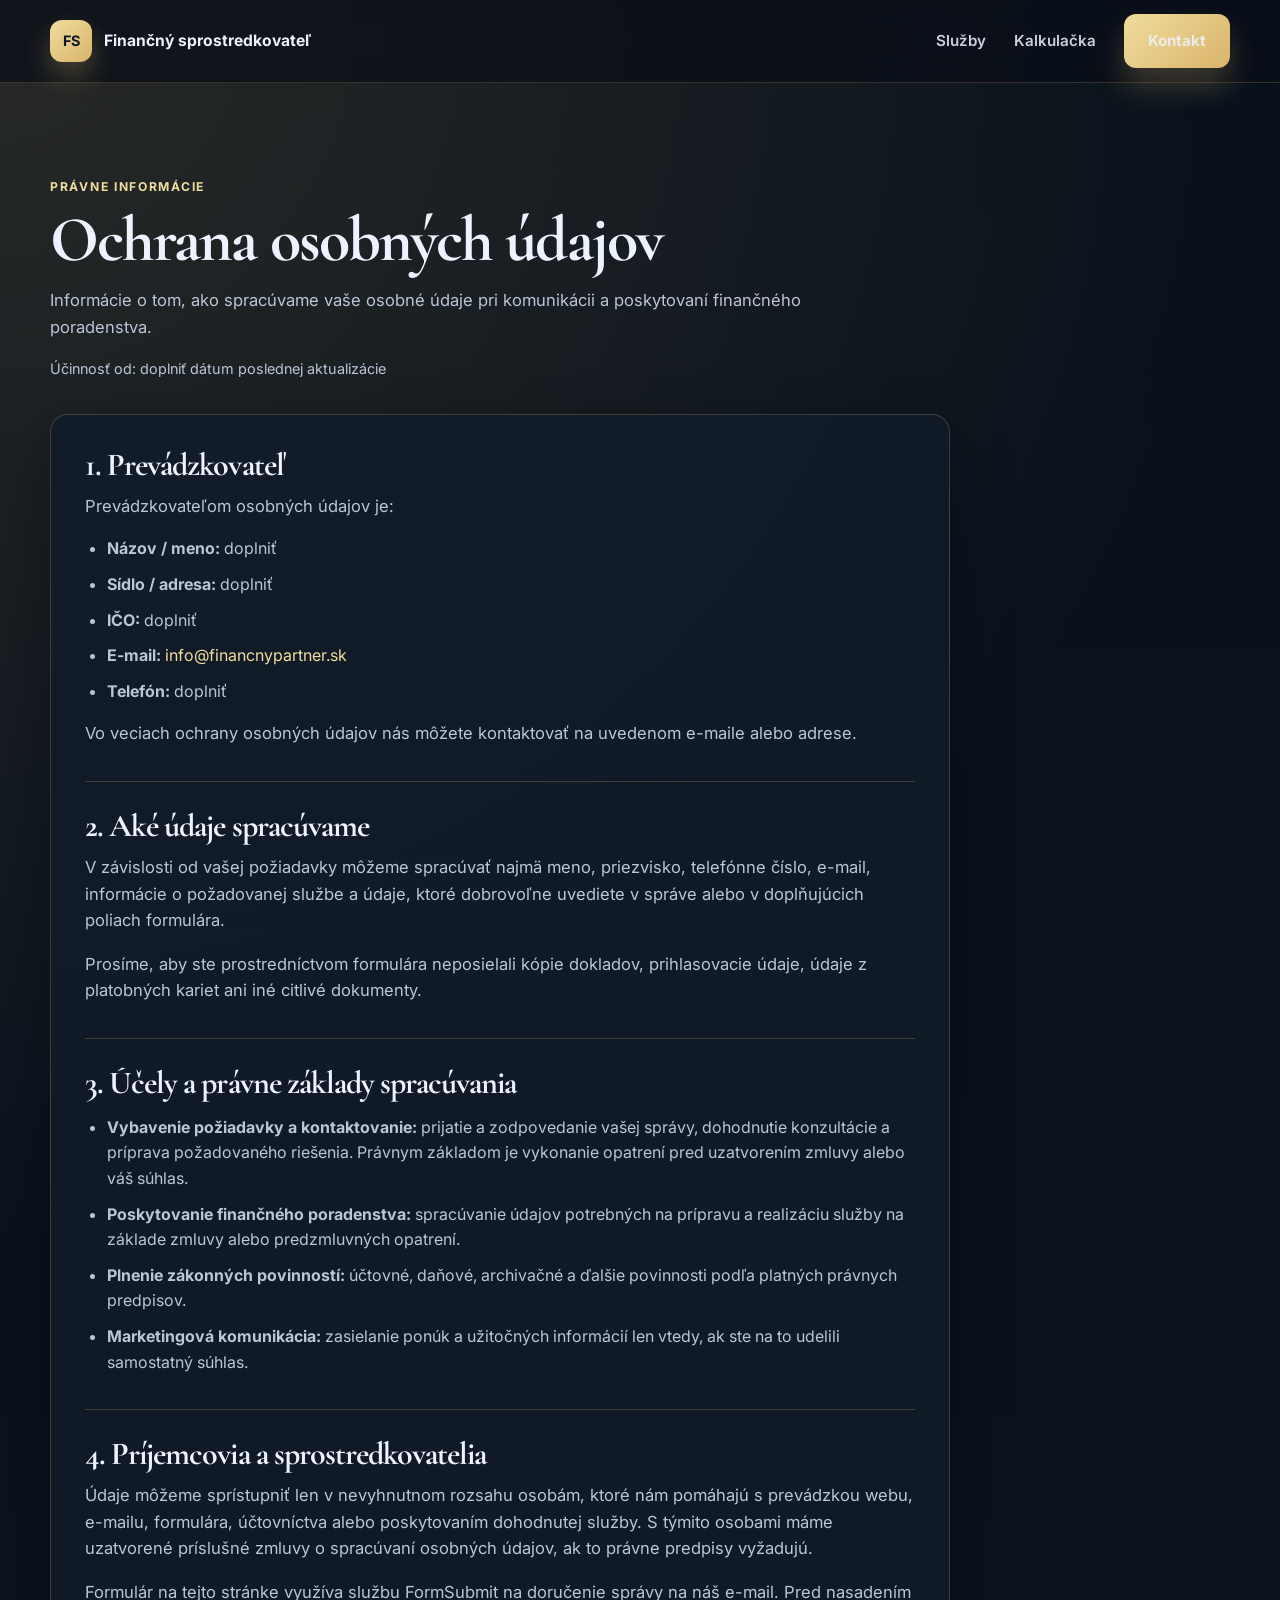
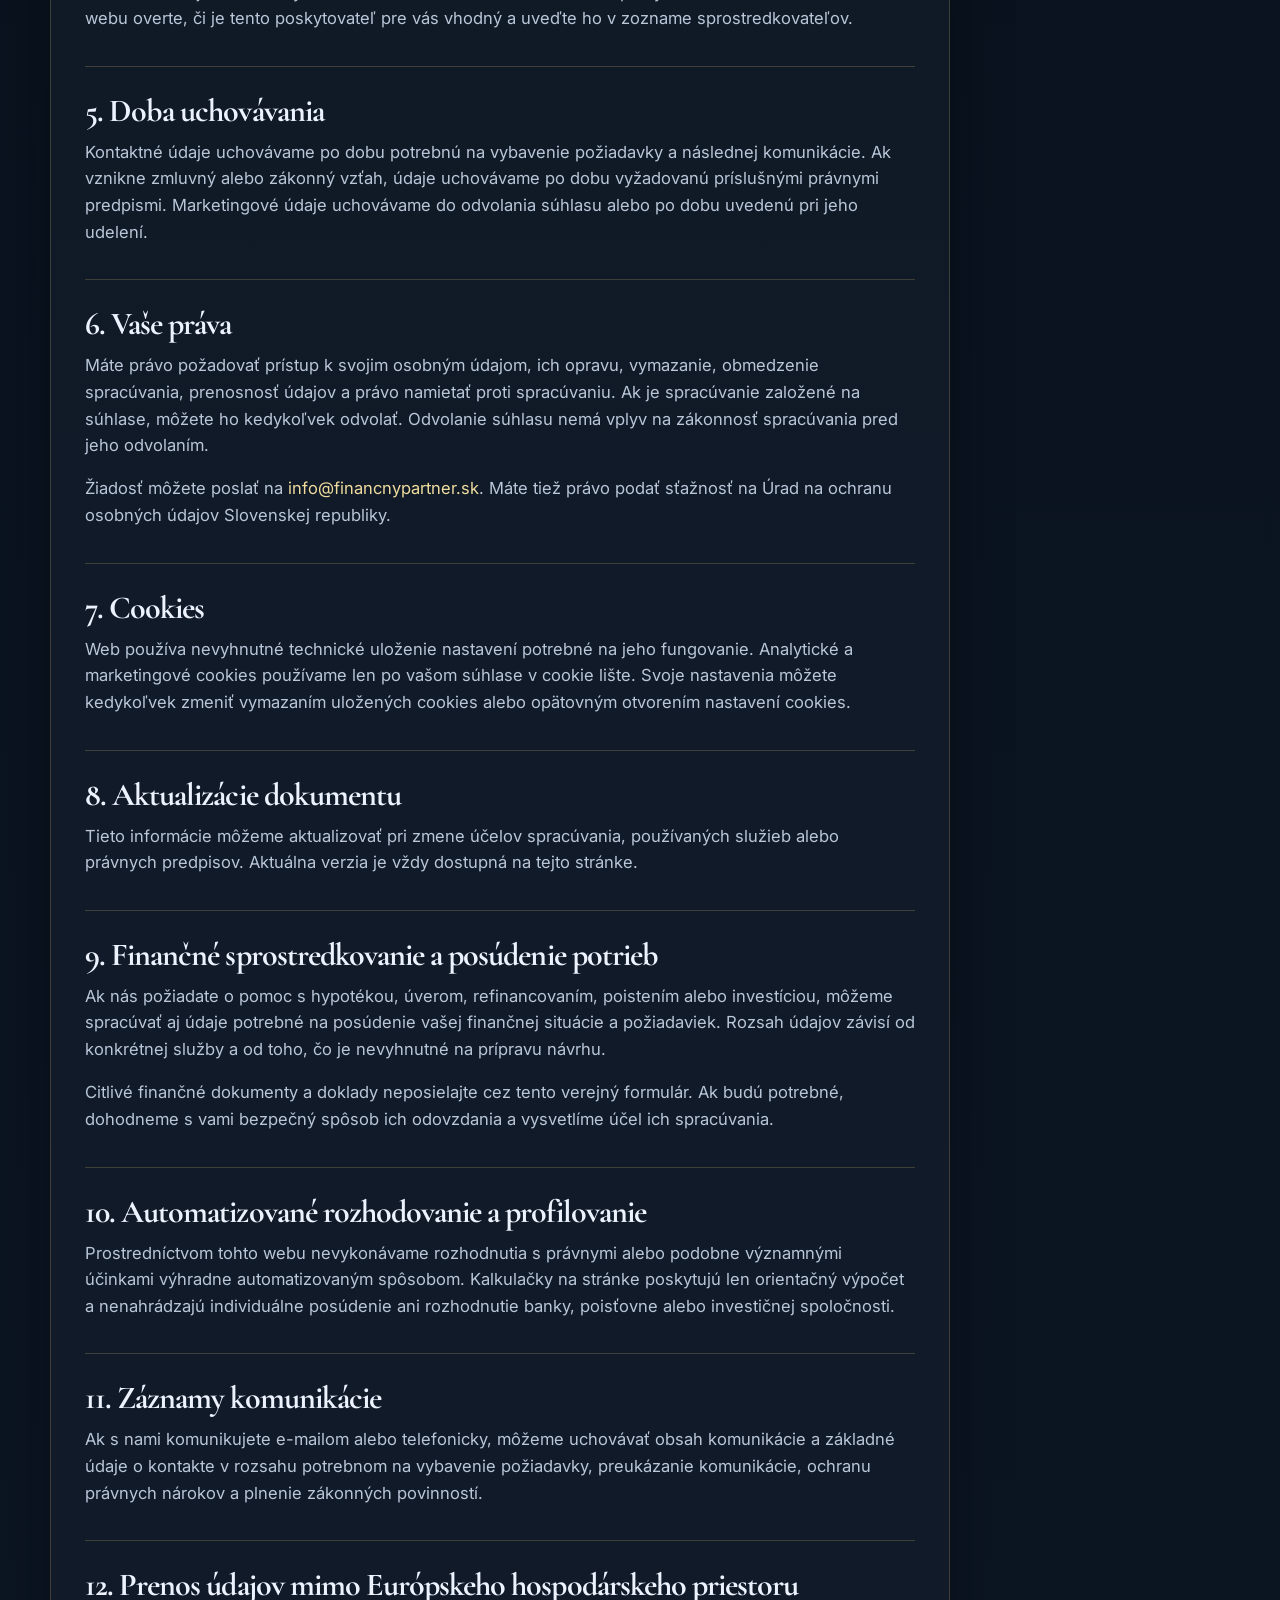
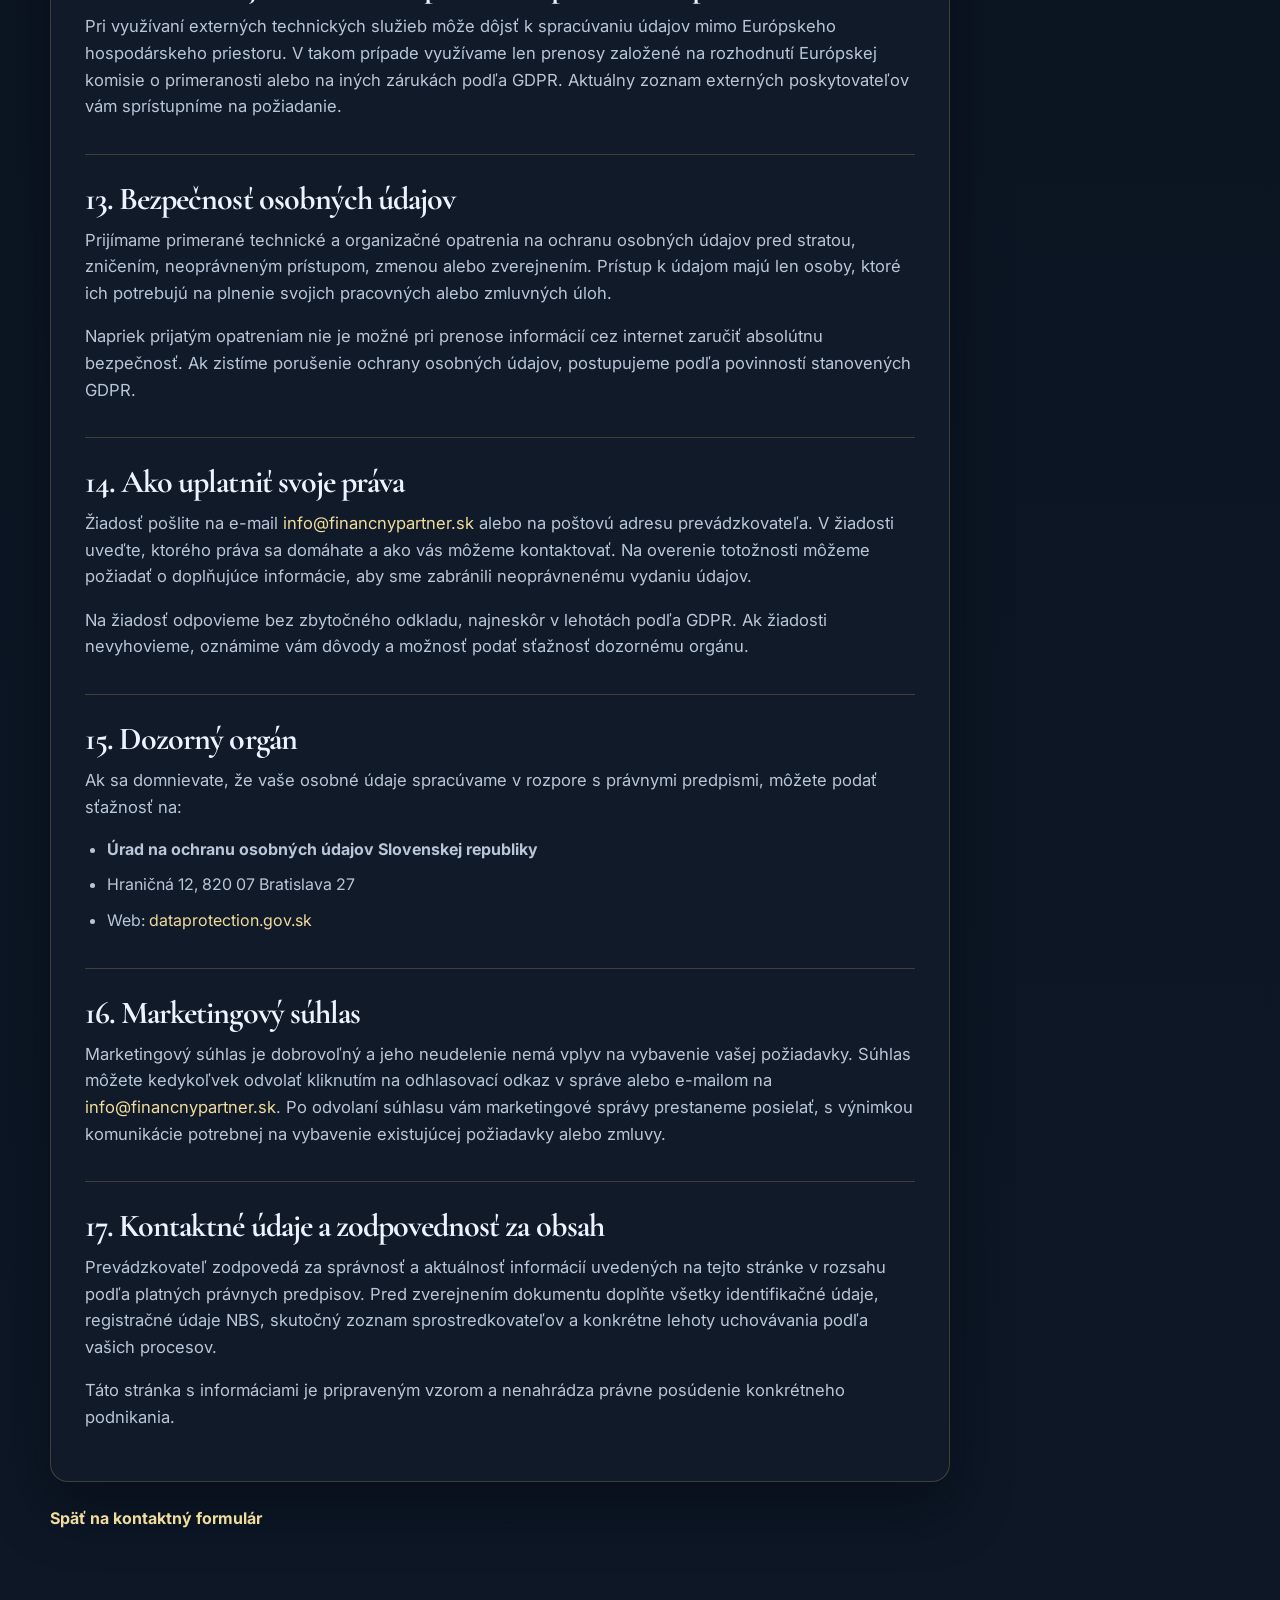
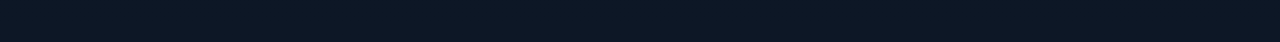
==== gdpr.html @ 04a0c1e7 "Add files via upload" ====
<!DOCTYPE html>
<html lang="sk">
  <head>
    <meta charset="UTF-8" />
    <meta name="viewport" content="width=device-width, initial-scale=1.0" />
    <title>Ochrana osobných údajov | Finančný sprostredkovateľ</title>
    <meta name="description" content="Informácie o spracúvaní osobných údajov a právach dotknutých osôb." />
    <link rel="preconnect" href="https://fonts.googleapis.com" />
    <link rel="preconnect" href="https://fonts.gstatic.com" crossorigin />
    <link href="https://fonts.googleapis.com/css2?family=Inter:wght@400;500;600;700;800&family=Cormorant+Garamond:wght@500;600;700&display=swap" rel="stylesheet" />
    <link rel="stylesheet" href="styles.css?v=4" />
  </head>
  <body>
    <header class="site-header">
      <div class="container nav-wrap">
        <a href="index.html#top" class="brand" aria-label="Domov">
          <span class="brand-mark">FS</span>
          <span class="brand-text">Finančný sprostredkovateľ</span>
        </a>
        <nav class="main-nav" aria-label="Hlavná navigácia">
          <a href="index.html#sluzby">Služby</a>
          <a href="index.html#kalkulator">Kalkulačka</a>
          <a href="index.html#kontakt" class="nav-cta">Kontakt</a>
        </nav>
      </div>
    </header>

    <main class="privacy-page">
      <div class="container">
        <div class="privacy-heading">
          <span class="eyebrow">Právne informácie</span>
          <h1>Ochrana osobných údajov</h1>
          <p>Informácie o tom, ako spracúvame vaše osobné údaje pri komunikácii a poskytovaní finančného poradenstva.</p>
          <p class="privacy-updated">Účinnosť od: doplniť dátum poslednej aktualizácie</p>
        </div>

        <article class="privacy-content">
          <section>
            <h2>1. Prevádzkovateľ</h2>
            <p>Prevádzkovateľom osobných údajov je:</p>
            <ul>
              <li><strong>Názov / meno:</strong> doplniť</li>
              <li><strong>Sídlo / adresa:</strong> doplniť</li>
              <li><strong>IČO:</strong> doplniť</li>
              <li><strong>E-mail:</strong> <a href="mailto:info@financnypartner.sk">info@financnypartner.sk</a></li>
              <li><strong>Telefón:</strong> doplniť</li>
            </ul>
            <p>Vo veciach ochrany osobných údajov nás môžete kontaktovať na uvedenom e-maile alebo adrese.</p>
          </section>

          <section>
            <h2>2. Aké údaje spracúvame</h2>
            <p>V závislosti od vašej požiadavky môžeme spracúvať najmä meno, priezvisko, telefónne číslo, e-mail, informácie o požadovanej službe a údaje, ktoré dobrovoľne uvediete v správe alebo v doplňujúcich poliach formulára.</p>
            <p>Prosíme, aby ste prostredníctvom formulára neposielali kópie dokladov, prihlasovacie údaje, údaje z platobných kariet ani iné citlivé dokumenty.</p>
          </section>

          <section>
            <h2>3. Účely a právne základy spracúvania</h2>
            <ul>
              <li><strong>Vybavenie požiadavky a kontaktovanie:</strong> prijatie a zodpovedanie vašej správy, dohodnutie konzultácie a príprava požadovaného riešenia. Právnym základom je vykonanie opatrení pred uzatvorením zmluvy alebo váš súhlas.</li>
              <li><strong>Poskytovanie finančného poradenstva:</strong> spracúvanie údajov potrebných na prípravu a realizáciu služby na základe zmluvy alebo predzmluvných opatrení.</li>
              <li><strong>Plnenie zákonných povinností:</strong> účtovné, daňové, archivačné a ďalšie povinnosti podľa platných právnych predpisov.</li>
              <li><strong>Marketingová komunikácia:</strong> zasielanie ponúk a užitočných informácií len vtedy, ak ste na to udelili samostatný súhlas.</li>
            </ul>
          </section>

          <section>
            <h2>4. Príjemcovia a sprostredkovatelia</h2>
            <p>Údaje môžeme sprístupniť len v nevyhnutnom rozsahu osobám, ktoré nám pomáhajú s prevádzkou webu, e-mailu, formulára, účtovníctva alebo poskytovaním dohodnutej služby. S týmito osobami máme uzatvorené príslušné zmluvy o spracúvaní osobných údajov, ak to právne predpisy vyžadujú.</p>
            <p>Formulár na tejto stránke využíva službu FormSubmit na doručenie správy na náš e-mail. Pred nasadením webu overte, či je tento poskytovateľ pre vás vhodný a uveďte ho v zozname sprostredkovateľov.</p>
          </section>

          <section>
            <h2>5. Doba uchovávania</h2>
            <p>Kontaktné údaje uchovávame po dobu potrebnú na vybavenie požiadavky a následnej komunikácie. Ak vznikne zmluvný alebo zákonný vzťah, údaje uchovávame po dobu vyžadovanú príslušnými právnymi predpismi. Marketingové údaje uchovávame do odvolania súhlasu alebo po dobu uvedenú pri jeho udelení.</p>
          </section>

          <section>
            <h2>6. Vaše práva</h2>
            <p>Máte právo požadovať prístup k svojim osobným údajom, ich opravu, vymazanie, obmedzenie spracúvania, prenosnosť údajov a právo namietať proti spracúvaniu. Ak je spracúvanie založené na súhlase, môžete ho kedykoľvek odvolať. Odvolanie súhlasu nemá vplyv na zákonnosť spracúvania pred jeho odvolaním.</p>
            <p>Žiadosť môžete poslať na <a href="mailto:info@financnypartner.sk">info@financnypartner.sk</a>. Máte tiež právo podať sťažnosť na Úrad na ochranu osobných údajov Slovenskej republiky.</p>
          </section>

          <section>
            <h2>7. Cookies</h2>
            <p>Web používa nevyhnutné technické uloženie nastavení potrebné na jeho fungovanie. Analytické a marketingové cookies používame len po vašom súhlase v cookie lište. Svoje nastavenia môžete kedykoľvek zmeniť vymazaním uložených cookies alebo opätovným otvorením nastavení cookies.</p>
          </section>

          <section>
            <h2>8. Aktualizácie dokumentu</h2>
            <p>Tieto informácie môžeme aktualizovať pri zmene účelov spracúvania, používaných služieb alebo právnych predpisov. Aktuálna verzia je vždy dostupná na tejto stránke.</p>
          </section>

          <section>
            <h2>9. Finančné sprostredkovanie a posúdenie potrieb</h2>
            <p>Ak nás požiadate o pomoc s hypotékou, úverom, refinancovaním, poistením alebo investíciou, môžeme spracúvať aj údaje potrebné na posúdenie vašej finančnej situácie a požiadaviek. Rozsah údajov závisí od konkrétnej služby a od toho, čo je nevyhnutné na prípravu návrhu.</p>
            <p>Citlivé finančné dokumenty a doklady neposielajte cez tento verejný formulár. Ak budú potrebné, dohodneme s vami bezpečný spôsob ich odovzdania a vysvetlíme účel ich spracúvania.</p>
          </section>

          <section>
            <h2>10. Automatizované rozhodovanie a profilovanie</h2>
            <p>Prostredníctvom tohto webu nevykonávame rozhodnutia s právnymi alebo podobne významnými účinkami výhradne automatizovaným spôsobom. Kalkulačky na stránke poskytujú len orientačný výpočet a nenahrádzajú individuálne posúdenie ani rozhodnutie banky, poisťovne alebo investičnej spoločnosti.</p>
          </section>

          <section>
            <h2>11. Záznamy komunikácie</h2>
            <p>Ak s nami komunikujete e-mailom alebo telefonicky, môžeme uchovávať obsah komunikácie a základné údaje o kontakte v rozsahu potrebnom na vybavenie požiadavky, preukázanie komunikácie, ochranu právnych nárokov a plnenie zákonných povinností.</p>
          </section>

          <section>
            <h2>12. Prenos údajov mimo Európskeho hospodárskeho priestoru</h2>
            <p>Pri využívaní externých technických služieb môže dôjsť k spracúvaniu údajov mimo Európskeho hospodárskeho priestoru. V takom prípade využívame len prenosy založené na rozhodnutí Európskej komisie o primeranosti alebo na iných zárukách podľa GDPR. Aktuálny zoznam externých poskytovateľov vám sprístupníme na požiadanie.</p>
          </section>

          <section>
            <h2>13. Bezpečnosť osobných údajov</h2>
            <p>Prijímame primerané technické a organizačné opatrenia na ochranu osobných údajov pred stratou, zničením, neoprávneným prístupom, zmenou alebo zverejnením. Prístup k údajom majú len osoby, ktoré ich potrebujú na plnenie svojich pracovných alebo zmluvných úloh.</p>
            <p>Napriek prijatým opatreniam nie je možné pri prenose informácií cez internet zaručiť absolútnu bezpečnosť. Ak zistíme porušenie ochrany osobných údajov, postupujeme podľa povinností stanovených GDPR.</p>
          </section>

          <section>
            <h2>14. Ako uplatniť svoje práva</h2>
            <p>Žiadosť pošlite na e-mail <a href="mailto:info@financnypartner.sk">info@financnypartner.sk</a> alebo na poštovú adresu prevádzkovateľa. V žiadosti uveďte, ktorého práva sa domáhate a ako vás môžeme kontaktovať. Na overenie totožnosti môžeme požiadať o doplňujúce informácie, aby sme zabránili neoprávnenému vydaniu údajov.</p>
            <p>Na žiadosť odpovieme bez zbytočného odkladu, najneskôr v lehotách podľa GDPR. Ak žiadosti nevyhovieme, oznámime vám dôvody a možnosť podať sťažnosť dozornému orgánu.</p>
          </section>

          <section>
            <h2>15. Dozorný orgán</h2>
            <p>Ak sa domnievate, že vaše osobné údaje spracúvame v rozpore s právnymi predpismi, môžete podať sťažnosť na:</p>
            <ul>
              <li><strong>Úrad na ochranu osobných údajov Slovenskej republiky</strong></li>
              <li>Hraničná 12, 820 07 Bratislava 27</li>
              <li>Web: <a href="https://dataprotection.gov.sk/" target="_blank" rel="noreferrer">dataprotection.gov.sk</a></li>
            </ul>
          </section>

          <section>
            <h2>16. Marketingový súhlas</h2>
            <p>Marketingový súhlas je dobrovoľný a jeho neudelenie nemá vplyv na vybavenie vašej požiadavky. Súhlas môžete kedykoľvek odvolať kliknutím na odhlasovací odkaz v správe alebo e-mailom na <a href="mailto:info@financnypartner.sk">info@financnypartner.sk</a>. Po odvolaní súhlasu vám marketingové správy prestaneme posielať, s výnimkou komunikácie potrebnej na vybavenie existujúcej požiadavky alebo zmluvy.</p>
          </section>

          <section>
            <h2>17. Kontaktné údaje a zodpovednosť za obsah</h2>
            <p>Prevádzkovateľ zodpovedá za správnosť a aktuálnosť informácií uvedených na tejto stránke v rozsahu podľa platných právnych predpisov. Pred zverejnením dokumentu doplňte všetky identifikačné údaje, registračné údaje NBS, skutočný zoznam sprostredkovateľov a konkrétne lehoty uchovávania podľa vašich procesov.</p>
            <p>Táto stránka s informáciami je pripraveným vzorom a nenahrádza právne posúdenie konkrétneho podnikania.</p>
          </section>
        </article>

        <a class="privacy-back" href="index.html#kontakt">Späť na kontaktný formulár</a>
      </div>
    </main>
  </body>
</html>
---- styles.css ----
:root {
  --bg: #0c1220;
  --bg-soft: #101a2a;
  --surface: rgba(18, 28, 42, 0.88);
  --surface-alt: rgba(24, 35, 50, 0.95);
  --primary: #d9b46a;
  --primary-soft: #f0dc9d;
  --primary-deep: #a87d2f;
  --secondary: #88d5c2;
  --text: #edf2ff;
  --muted: #b9c6d8;
  --border: rgba(217, 180, 106, 0.24);
  --shadow: 0 26px 60px rgba(2, 6, 14, 0.45);
}

* {
  box-sizing: border-box;
}

html {
  scroll-behavior: smooth;
}

body {
  margin: 0;
  font-family: "Inter", sans-serif;
  background:
    radial-gradient(circle at top left, rgba(217, 180, 106, 0.15), transparent 25%),
    linear-gradient(180deg, #08111b 0%, #0d1726 100%);
  color: var(--text);
  line-height: 1.6;
}

a {
  color: inherit;
  text-decoration: none;
}

img {
  max-width: 100%;
  display: block;
}

button,
input,
textarea {
  font: inherit;
}

.container {
  width: min(1180px, calc(100% - 32px));
  margin: 0 auto;
}

.section {
  padding: 96px 0;
}

.section.alt {
  background: rgba(13, 20, 30, 0.7);
}

.eyebrow {
  display: inline-block;
  margin-bottom: 14px;
  font-size: 0.76rem;
  font-weight: 700;
  letter-spacing: 0.14em;
  text-transform: uppercase;
  color: var(--primary-soft);
}

h1,
h2,
h3,
p {
  margin-top: 0;
}

h1,
h2,
h3 {
  font-family: "Cormorant Garamond", serif;
  letter-spacing: -0.03em;
}

h1 {
  font-size: clamp(3.1rem, 5vw, 5rem);
  line-height: 0.95;
  margin-bottom: 18px;
}

h2 {
  font-size: clamp(2.5rem, 3vw, 3.4rem);
  line-height: 1;
  margin-bottom: 18px;
}

h3 {
  font-size: 1.55rem;
  margin-bottom: 12px;
}

p {
  color: var(--muted);
  font-size: 1.04rem;
}

.site-header {
  position: sticky;
  top: 0;
  z-index: 20;
  backdrop-filter: blur(14px);
  background: rgba(9, 14, 24, 0.7);
  border-bottom: 1px solid rgba(217, 180, 106, 0.2);
}

.nav-wrap {
  display: flex;
  align-items: center;
  justify-content: space-between;
  min-height: 82px;
}

.brand {
  display: inline-flex;
  align-items: center;
  gap: 12px;
  font-weight: 700;
}

.brand-mark {
  display: grid;
  place-items: center;
  width: 42px;
  height: 42px;
  border-radius: 12px;
  background: linear-gradient(135deg, var(--primary-soft), var(--primary));
  box-shadow: 0 14px 26px rgba(217, 180, 106, 0.28);
  color: #0d1726;
  font-size: 0.9rem;
}

.brand-text {
  font-size: 0.98rem;
  color: var(--text);
}

.main-nav {
  display: flex;
  align-items: center;
  gap: 28px;
  font-size: 0.95rem;
  font-weight: 600;
  color: var(--text);
}

.main-nav a {
  position: relative;
  color: rgba(237, 242, 255, 0.85);
}

.main-nav a:not(.nav-cta)::after {
  content: "";
  position: absolute;
  left: 0;
  bottom: -8px;
  width: 100%;
  height: 2px;
  background: var(--primary);
  transform: scaleX(0);
  transform-origin: center;
  transition: transform 0.2s ease;
}

.main-nav a:hover::after,
.main-nav a:focus-visible::after {
  transform: scaleX(1);
}

.nav-cta,
.btn {
  display: inline-flex;
  align-items: center;
  justify-content: center;
  border-radius: 12px;
  padding: 0.92rem 1.5rem;
  font-weight: 700;
  transition: transform 0.2s ease, box-shadow 0.2s ease;
}

.nav-cta,
.btn-primary {
  background: linear-gradient(135deg, var(--primary-soft), var(--primary));
  color: #101a2a;
  box-shadow: 0 18px 30px rgba(217, 180, 106, 0.25);
}

.btn-secondary {
  background: rgba(255, 255, 255, 0.04);
  border: 1px solid var(--border);
  color: var(--text);
}

.nav-cta:hover,
.btn:hover {
  transform: translateY(-1px);
}

.nav-toggle {
  display: none;
  background: transparent;
  border: 0;
  width: 42px;
  height: 42px;
  padding: 0;
  cursor: pointer;
}

.nav-toggle span {
  display: block;
  width: 24px;
  height: 2px;
  margin: 5px auto;
  background: var(--text);
}

.hero {
  padding: 100px 0 70px;
}

.hero-grid {
  display: grid;
  grid-template-columns: 1.15fr 0.85fr;
  gap: 40px;
  align-items: center;
}

.hero-copy {
  max-width: 620px;
}

.hero-actions {
  display: flex;
  flex-wrap: wrap;
  gap: 14px;
  margin: 28px 0 18px;
}

.hero-points {
  list-style: none;
  display: flex;
  flex-wrap: wrap;
  gap: 18px;
  padding: 0;
  margin: 0;
  color: var(--text);
  font-weight: 600;
}

.hero-points li::before {
  content: "✓";
  color: var(--primary-soft);
  margin-right: 8px;
  font-weight: 800;
}

.hero-card {
  padding: 30px 28px;
  background: linear-gradient(180deg, rgba(18, 28, 42, 0.95), rgba(11, 18, 27, 0.95));
  border: 1px solid var(--border);
  border-radius: 28px;
  box-shadow: var(--shadow);
}

.card-badge {
  display: inline-flex;
  background: rgba(217, 180, 106, 0.12);
  color: var(--primary-soft);
  border: 1px solid rgba(217, 180, 106, 0.26);
  border-radius: 999px;
  padding: 0.5rem 0.8rem;
  font-size: 0.78rem;
  font-weight: 700;
}

.hero-card h2 {
  margin-top: 20px;
  margin-bottom: 16px;
  font-size: 2.2rem;
  color: var(--text);
}

.mini-stat {
  display: flex;
  align-items: center;
  justify-content: space-between;
  padding: 14px 0;
  border-bottom: 1px solid rgba(217, 180, 106, 0.12);
}

.mini-stat span {
  color: var(--muted);
}

.mini-stat strong {
  color: var(--text);
}

.text-link {
  display: inline-block;
  margin-top: 20px;
  color: var(--primary-soft);
  font-weight: 700;
}

.trust-bar {
  padding: 0 0 18px;
}

.trust-grid {
  display: grid;
  grid-template-columns: repeat(4, minmax(0, 1fr));
  gap: 20px;
  background: rgba(16, 25, 38, 0.9);
  border: 1px solid var(--border);
  border-radius: 22px;
  padding: 28px 22px;
  box-shadow: var(--shadow);
}

.trust-grid div {
  display: flex;
  flex-direction: column;
  gap: 3px;
  text-align: center;
}

.trust-grid strong {
  font-size: clamp(1.2rem, 2vw, 1.9rem);
  color: var(--primary-soft);
}

.trust-grid span {
  color: var(--muted);
  font-size: 0.92rem;
}

.section-heading {
  max-width: 620px;
  margin: 0 auto 42px;
  text-align: center;
}

.section-heading.left {
  margin: 0 0 30px;
  text-align: left;
}

.card-grid {
  display: grid;
  gap: 24px;
}

.four-col {
  grid-template-columns: repeat(4, minmax(0, 1fr));
}

.three-col {
  grid-template-columns: repeat(3, minmax(0, 1fr));
}

.feature-card,
.step-card,
.testimonial-card,
.visual-card,
.calculator-panel {
  background: linear-gradient(180deg, rgba(16, 24, 35, 0.98), rgba(11, 16, 24, 0.96));
  border: 1px solid var(--border);
  border-radius: 24px;
  box-shadow: var(--shadow);
}

.feature-card {
  padding: 28px 22px;
}

.feature-card h3,
.step-card h3,
.visual-card h3 {
  color: var(--text);
}

.icon {
  display: inline-grid;
  place-items: center;
  width: 56px;
  height: 56px;
  border-radius: 16px;
  background: rgba(217, 180, 106, 0.12);
  border: 1px solid rgba(217, 180, 106, 0.22);
  font-size: 1.8rem;
  margin-bottom: 16px;
}

.steps-grid {
  display: grid;
  grid-template-columns: repeat(4, minmax(0, 1fr));
  gap: 22px;
}

.step-card {
  padding: 26px 20px;
}

.step-number {
  display: inline-flex;
  align-items: center;
  justify-content: center;
  width: 52px;
  height: 52px;
  border-radius: 50%;
  background: rgba(217, 180, 106, 0.12);
  color: var(--primary-soft);
  font-weight: 800;
  margin-bottom: 18px;
}

.calculator-wrap {
  display: grid;
  grid-template-columns: 0.9fr 1.1fr;
  gap: 30px;
  align-items: center;
}

.check-list {
  list-style: none;
  padding: 0;
  display: grid;
  gap: 12px;
  margin: 24px 0 0;
  color: var(--text);
  font-weight: 600;
}

.check-list li::before {
  content: "•";
  color: var(--secondary);
  margin-right: 10px;
  font-size: 1.5rem;
}

.calculator-panel {
  padding: 28px;
}

.calculator-shell {
  display: grid;
  gap: 18px;
}

.calculator-tabs {
  display: flex;
  flex-wrap: wrap;
  gap: 10px;
  margin-bottom: 4px;
}

.calculator-tab {
  border: 1px solid var(--border);
  background: rgba(255, 255, 255, 0.03);
  color: var(--muted);
  border-radius: 999px;
  padding: 0.6rem 0.9rem;
  font-weight: 700;
  cursor: pointer;
  transition: all 0.2s ease;
}

.calculator-tab.active {
  background: linear-gradient(135deg, var(--primary-soft), var(--primary));
  color: #101a2a;
  border-color: transparent;
}

.calculator-variant {
  display: none;
}

.calculator-variant.active {
  display: block;
}

.calculator-panel label {
  display: block;
  margin-bottom: 22px;
  color: var(--text);
  font-weight: 600;
}

.input-row {
  margin-top: 10px;
  display: grid;
  grid-template-columns: 1fr auto;
  gap: 16px;
  align-items: center;
}

input[type="range"] {
  width: 100%;
  accent-color: var(--primary);
}

#loanAmountValue,
#loanTermValue,
#interestRateValue {
  min-width: 110px;
  text-align: right;
  font-size: 0.95rem;
  color: var(--primary);
}

.calculator-results {
  display: grid;
  grid-template-columns: repeat(2, minmax(0, 1fr));
  gap: 18px;
  margin-top: 18px;
  padding-top: 20px;
  border-top: 1px solid var(--border);
}

.calculator-results div {
  display: flex;
  flex-direction: column;
  gap: 8px;
  background: var(--surface-alt);
  padding: 18px 16px;
  border-radius: 16px;
}

.calculator-results span {
  color: var(--muted);
  font-size: 0.84rem;
}

.calculator-results strong {
  font-size: clamp(1.1rem, 2vw, 1.7rem);
}

.about-grid {
  display: grid;
  grid-template-columns: 0.9fr 1.1fr;
  gap: 32px;
  align-items: center;
}

.about-visual {
  min-height: 360px;
  display: grid;
  place-items: center;
  background: linear-gradient(135deg, rgba(217, 180, 106, 0.12), rgba(88, 136, 191, 0.14));
  border-radius: 30px;
  border: 1px solid var(--border);
}

.visual-card {
  width: min(100%, 390px);
  padding: 30px 22px;
  background: rgba(12, 18, 32, 0.86);
}

.small-title {
  display: block;
  margin-bottom: 12px;
  color: var(--primary-soft);
  font-weight: 700;
  text-transform: uppercase;
  letter-spacing: 0.12em;
  font-size: 0.7rem;
}

.feature-list {
  display: grid;
  gap: 18px;
  margin-top: 22px;
}

.feature-list div {
  display: flex;
  flex-direction: column;
  gap: 5px;
}

.testimonial-card {
  position: relative;
  padding: 26px 22px;
  font-size: 1rem;
  font-weight: 500;
  color: var(--text);
}

.testimonial-card footer {
  margin-top: 18px;
  color: var(--primary);
  font-weight: 700;
}

.faq-wrap {
  display: grid;
  grid-template-columns: 0.7fr 1.3fr;
  gap: 28px;
  align-items: start;
}

.faq-list {
  display: grid;
  gap: 14px;
}

.faq-item {
  background: rgba(12, 18, 32, 0.9);
  border: 1px solid var(--border);
  border-radius: 18px;
  overflow: hidden;
}

.faq-question {
  width: 100%;
  background: transparent;
  padding: 20px 22px;
  border: 0;
  text-align: left;
  font-weight: 700;
  color: var(--text);
  cursor: pointer;
  position: relative;
}

.faq-question::after {
  content: "+";
  position: absolute;
  right: 20px;
  top: 50%;
  transform: translateY(-50%);
  color: var(--primary-soft);
  font-size: 1.4rem;
}

.faq-item.active .faq-question::after {
  content: "−";
}

.faq-answer {
  max-height: 0;
  overflow: hidden;
  transition: max-height 0.25s ease;
}

.faq-item.active .faq-answer {
  max-height: 180px;
}

.faq-answer p {
  padding: 0 22px 20px;
  margin: 0;
}

.cta-section {
  padding-top: 30px;
}

.blog-grid {
  margin-top: 6px;
}

.blog-show-more-wrap {
  display: flex;
  justify-content: center;
  margin-top: 24px;
}

.blog-toggle-button {
  border: 1px solid rgba(217, 180, 106, 0.25);
  background: linear-gradient(180deg, rgba(20, 28, 38, 0.98), rgba(11, 17, 24, 0.98));
  color: var(--primary-soft);
  border-radius: 999px;
  padding: 0.8rem 1.4rem;
  font-weight: 700;
  cursor: pointer;
  transition: transform 0.2s ease, border-color 0.2s ease, box-shadow 0.2s ease;
}

.blog-toggle-button:hover,
.blog-toggle-button:focus-visible {
  transform: translateY(-1px);
  border-color: rgba(217, 180, 106, 0.45);
  box-shadow: 0 10px 20px rgba(10, 16, 24, 0.25);
}

.blog-card {
  display: flex;
  flex-direction: column;
  min-height: 100%;
  background: linear-gradient(180deg, rgba(16, 24, 35, 0.98), rgba(11, 16, 24, 0.96));
  border: 1px solid var(--border);
  border-radius: 22px;
  overflow: hidden;
  box-shadow: var(--shadow);
}

.blog-card-top {
  padding: 22px 22px 12px;
}

.blog-tag {
  display: inline-flex;
  padding: 0.4rem 0.7rem;
  border-radius: 999px;
  background: rgba(217, 180, 106, 0.12);
  border: 1px solid rgba(217, 180, 106, 0.18);
  color: var(--primary-soft);
  font-size: 0.72rem;
  font-weight: 700;
  text-transform: uppercase;
  letter-spacing: 0.08em;
}

.blog-card h3 {
  margin-top: 14px;
  margin-bottom: 10px;
  color: var(--text);
}

.blog-meta {
  font-size: 0.78rem;
  color: var(--muted);
  margin-bottom: 12px;
}

.blog-card p {
  margin: 0;
  color: var(--muted);
}

.blog-card-bottom {
  display: flex;
  justify-content: space-between;
  align-items: center;
  gap: 12px;
  padding: 16px 22px 22px;
  margin-top: auto;
}

.read-more {
  border: 0;
  background: transparent;
  color: var(--primary-soft);
  font-weight: 700;
  cursor: pointer;
}

.admin-toggle {
  position: fixed;
  right: 16px;
  bottom: 24px;
  z-index: 50;
  width: 32px;
  height: 32px;
  border: 1px solid rgba(217, 180, 106, 0.14);
  background: rgba(15, 22, 31, 0.7);
  color: rgba(240, 220, 157, 0.58);
  border-radius: 50%;
  cursor: pointer;
  font-size: 0.75rem;
  font-weight: 700;
  letter-spacing: 0.08em;
  opacity: 0.56;
  transition: opacity 0.2s ease, transform 0.2s ease, border-color 0.2s ease;
}

.admin-toggle:hover,
.admin-toggle:focus-visible {
  opacity: 1;
  border-color: rgba(217, 180, 106, 0.3);
  transform: scale(1.04);
}

.admin-overlay,
.article-modal {
  position: fixed;
  inset: 0;
  background: rgba(8, 14, 22, 0.78);
  display: flex;
  align-items: center;
  justify-content: center;
  padding: 24px;
  z-index: 60;
}

.hidden {
  display: none !important;
}

.admin-modal,
.article-modal-content {
  position: relative;
  width: min(760px, 100%);
  background: #0e1826;
  border: 1px solid var(--border);
  border-radius: 22px;
  box-shadow: var(--shadow);
}

.admin-modal {
  padding: 28px;
}

.admin-close,
.article-close {
  position: absolute;
  top: 14px;
  right: 14px;
  width: 36px;
  height: 36px;
  border-radius: 50%;
  border: 1px solid var(--border);
  background: rgba(255, 255, 255, 0.02);
  color: var(--text);
  cursor: pointer;
  font-size: 1.5rem;
}

.admin-header-row {
  display: flex;
  justify-content: space-between;
  gap: 12px;
  align-items: center;
  margin-bottom: 16px;
}

.admin-form {
  display: grid;
  gap: 14px;
}

.admin-form label {
  display: grid;
  gap: 8px;
  color: var(--text);
  font-weight: 600;
}

.admin-form input,
.admin-form textarea {
  width: 100%;
  border: 1px solid rgba(217, 180, 106, 0.25);
  background: rgba(255, 255, 255, 0.03);
  color: var(--text);
  border-radius: 12px;
  padding: 0.9rem 1rem;
}

.admin-form-grid {
  grid-template-columns: repeat(2, minmax(0, 1fr));
}

.full-width {
  grid-column: 1 / -1;
}

.form-actions {
  display: flex;
  flex-wrap: wrap;
  gap: 12px;
}

.admin-list-wrap {
  margin-top: 24px;
  border-top: 1px solid var(--border);
  padding-top: 18px;
}

.admin-post-list {
  display: grid;
  gap: 10px;
  margin-top: 12px;
}

.admin-post-item {
  display: flex;
  justify-content: space-between;
  gap: 12px;
  align-items: center;
  background: rgba(255, 255, 255, 0.02);
  border: 1px solid var(--border);
  border-radius: 12px;
  padding: 12px 14px;
}

.admin-post-item strong {
  display: block;
  color: var(--text);
}

.admin-post-item span {
  color: var(--muted);
  font-size: 0.82rem;
}

.admin-post-actions {
  display: flex;
  gap: 8px;
}

.admin-post-actions button {
  border: 1px solid var(--border);
  background: transparent;
  padding: 0.45rem 0.7rem;
  border-radius: 10px;
  color: var(--text);
  cursor: pointer;
}

.article-modal-content {
  max-height: 80vh;
  overflow: auto;
  padding: 28px 24px 18px;
}

.article-content-body {
  color: var(--text);
  line-height: 1.8;
}

.article-content-body h2 {
  margin-bottom: 14px;
}

.article-content-body p {
  color: var(--muted);
  margin-bottom: 16px;
}

.article-content-body .article-category {
  display: inline-block;
  margin-bottom: 12px;
  padding: 0.35rem 0.7rem;
  border-radius: 999px;
  background: rgba(217, 180, 106, 0.12);
  color: var(--primary-soft);
  font-size: 0.72rem;
  font-weight: 700;
  letter-spacing: 0.08em;
  text-transform: uppercase;
}

.cta-box {
  display: grid;
  grid-template-columns: 0.8fr 1.2fr;
  gap: 24px;
  align-items: center;
  background: linear-gradient(135deg, rgba(217, 180, 106, 0.12), rgba(16, 40, 66, 0.92));
  color: white;
  border: 1px solid rgba(217, 180, 106, 0.3);
  border-radius: 32px;
  padding: 30px;
  box-shadow: 0 24px 50px rgba(2, 6, 14, 0.5);
}

.cta-box .eyebrow,
.cta-box h2,
.cta-box p {
  color: white;
}

.quick-contact {
  margin-top: 24px;
  padding: 20px 22px;
  border: 1px solid rgba(255, 255, 255, 0.22);
  border-radius: 18px;
  background: rgba(8, 16, 29, 0.3);
}

.quick-contact h3 {
  margin: 0 0 12px;
  color: white;
  font-family: var(--font-display);
  font-size: 1.15rem;
}

.quick-contact-row {
  display: grid;
  grid-template-columns: 92px 1fr;
  gap: 12px;
  padding: 10px 0;
  border-bottom: 1px solid rgba(255, 255, 255, 0.16);
  color: rgba(255, 255, 255, 0.9);
  font-size: 0.92rem;
}

.quick-contact-row:last-child {
  border-bottom: 0;
  padding-bottom: 0;
}

.quick-contact-row > span:first-child {
  color: var(--primary-soft);
  font-size: 0.72rem;
  font-weight: 700;
  letter-spacing: 0.08em;
  text-transform: uppercase;
}

.quick-contact-row a {
  color: white;
  text-decoration: none;
}

.quick-contact-row a:hover {
  color: var(--primary-soft);
}

.contact-form {
  display: grid;
  gap: 14px;
}

.field-row {
  display: grid;
  grid-template-columns: repeat(2, minmax(0, 1fr));
  gap: 12px;
}

.contact-form input,
.contact-form textarea,
.contact-form select {
  width: 100%;
  border: 1px solid rgba(255, 255, 255, 0.25);
  background: rgba(255, 255, 255, 0.12);
  border-radius: 14px;
  color: white;
  padding: 0.9rem 1rem;
}

.contact-form input::placeholder,
.contact-form textarea::placeholder,
.contact-form select {
  color: rgba(255, 255, 255, 0.8);
}

.contact-form select option {
  color: #0d1726;
}

.service-fields {
  display: grid;
  gap: 12px;
}

.service-panel {
  display: grid;
  gap: 12px;
  padding: 16px;
  border: 1px solid rgba(255, 255, 255, 0.2);
  border-radius: 14px;
  background: rgba(0, 0, 0, 0.12);
}

.service-panel[hidden],
.service-progress[hidden] {
  display: none;
}

.service-panel-title {
  margin: 0;
  color: var(--primary-soft);
  font-size: 0.9rem;
  font-weight: 700;
}

.switch-row {
  display: flex;
  align-items: center;
  gap: 10px;
  color: rgba(255, 255, 255, 0.85);
  font-size: 0.88rem;
}

.switch-row input {
  width: 18px;
  height: 18px;
  accent-color: var(--primary);
}

.service-progress {
  padding: 10px 14px;
  border-left: 3px solid var(--primary);
  color: rgba(255, 255, 255, 0.75);
  font-size: 0.82rem;
}

.contact-form .btn-primary {
  width: fit-content;
  border: 0;
  cursor: pointer;
}

.form-honeypot {
  position: absolute;
  width: 1px !important;
  height: 1px;
  padding: 0 !important;
  opacity: 0;
  pointer-events: none;
}

.consent-row {
  display: flex;
  align-items: flex-start;
  gap: 10px;
  color: rgba(255, 255, 255, 0.82);
  font-size: 0.82rem;
  line-height: 1.45;
}

.consent-row input {
  width: 18px;
  min-width: 18px;
  height: 18px;
  margin: 2px 0 0;
  accent-color: var(--primary);
}

.consent-row a {
  color: var(--primary-soft);
  text-decoration: underline;
}

.consent-optional {
  color: rgba(255, 255, 255, 0.65);
}

.form-success {
  min-height: 24px;
  margin: 0;
  color: rgba(255, 255, 255, 0.9);
  font-weight: 600;
}

.site-footer {
  padding: 28px 0 36px;
}

.footer-wrap {
  display: flex;
  justify-content: space-between;
  align-items: center;
  gap: 20px;
  padding-top: 24px;
  border-top: 1px solid var(--border);
}

.legal-info-wrap {
  display: grid;
  grid-template-columns: repeat(4, minmax(0, 1fr));
  gap: 18px;
  margin-top: 24px;
}

.legal-info-block {
  padding: 18px 16px;
  border: 1px solid var(--border);
  border-radius: 16px;
  background: rgba(255, 255, 255, 0.02);
}

.legal-link {
  display: inline-block;
  margin-top: 8px;
  color: var(--primary-soft);
  font-weight: 700;
}

.privacy-page {
  padding: 90px 0 110px;
}

.privacy-heading {
  max-width: 760px;
  margin-bottom: 34px;
}

.privacy-heading h1 {
  margin-bottom: 16px;
}

.privacy-updated {
  font-size: 0.9rem;
}

.privacy-content {
  max-width: 900px;
  padding: 34px;
  border: 1px solid var(--border);
  border-radius: 18px;
  background: var(--surface);
  box-shadow: var(--shadow);
}

.privacy-content section + section {
  margin-top: 34px;
  padding-top: 28px;
  border-top: 1px solid var(--border);
}

.privacy-content h2 {
  margin-bottom: 12px;
  font-size: 2rem;
}

.privacy-content p,
.privacy-content li {
  color: var(--muted);
}

.privacy-content ul {
  padding-left: 22px;
}

.privacy-content li + li {
  margin-top: 10px;
}

.privacy-content a {
  color: var(--primary-soft);
}

.privacy-back {
  display: inline-flex;
  margin-top: 24px;
  color: var(--primary-soft);
  font-weight: 700;
}

.legal-info-block h4 {
  margin: 0 0 8px;
  color: var(--text);
  font-size: 0.95rem;
}

.legal-info-block p {
  margin: 0;
  font-size: 0.75rem;
  color: var(--muted);
}

.legal-grid {
  display: grid;
  grid-template-columns: repeat(2, minmax(0, 1fr));
  gap: 22px;
}

.legal-card {
  background: linear-gradient(180deg, rgba(16, 24, 35, 0.98), rgba(11, 16, 24, 0.96));
  border: 1px solid var(--border);
  border-radius: 20px;
  padding: 22px 20px;
  box-shadow: var(--shadow);
}

.legal-card h3 {
  margin-bottom: 12px;
  color: var(--text);
}

.legal-card p,
.legal-card li {
  color: var(--muted);
  font-size: 0.96rem;
}

.legal-card ul {
  margin: 0;
  padding-left: 18px;
  display: grid;
  gap: 8px;
}

.footer-links,
.footer-contact {
  display: flex;
  align-items: center;
  gap: 20px;
  flex-wrap: wrap;
}

.footer-links a,
.footer-contact a {
  color: var(--muted);
  font-weight: 600;
}

.social-links {
  display: flex;
  align-items: center;
  gap: 8px;
}

.social-links a {
  display: grid;
  place-items: center;
  width: 38px;
  height: 38px;
  border: 1px solid var(--border);
  border-radius: 10px;
  color: var(--primary-soft);
  font-size: 0.75rem;
  font-weight: 800;
  letter-spacing: 0.02em;
  transition: transform 0.2s ease, background 0.2s ease, color 0.2s ease;
}

.social-links a:hover,
.social-links a:focus-visible {
  transform: translateY(-2px);
  background: var(--primary);
  color: #101a2a;
}

.cookie-banner {
  position: fixed;
  left: 0;
  right: 0;
  bottom: 0;
  z-index: 80;
  background: rgba(7, 13, 22, 0.96);
  border-top: 1px solid var(--border);
  box-shadow: 0 -18px 40px rgba(2, 6, 14, 0.45);
}

.cookie-inner {
  display: grid;
  grid-template-columns: 1.4fr 1fr auto;
  gap: 20px;
  align-items: center;
  padding: 20px 0;
}

.cookie-copy h3 {
  margin-bottom: 6px;
  color: var(--text);
}

.cookie-copy p {
  margin: 0;
  color: var(--muted);
}

.cookie-controls {
  display: flex;
  flex-wrap: wrap;
  gap: 12px;
  justify-content: center;
}

.cookie-option {
  display: inline-flex;
  align-items: center;
  gap: 8px;
  padding: 0.65rem 0.9rem;
  border-radius: 999px;
  border: 1px solid var(--border);
  background: rgba(255, 255, 255, 0.03);
  color: var(--text);
  font-weight: 600;
}

.cookie-option input {
  accent-color: var(--primary);
}

.cookie-actions {
  display: flex;
  flex-wrap: wrap;
  justify-content: flex-end;
  gap: 10px;
}

.cookie-actions .btn {
  padding: 0.8rem 1rem;
  font-size: 0.88rem;
}

@media (max-width: 980px) {
  .cookie-inner {
    grid-template-columns: 1fr;
    padding: 18px 0;
  }

  .cookie-actions {
    justify-content: flex-start;
  }
}

@media (max-width: 980px) {
  .hero-grid,
  .calculator-wrap,
  .about-grid,
  .faq-wrap,
  .cta-box {
    grid-template-columns: 1fr;
  }

  .four-col,
  .steps-grid,
  .three-col {
    grid-template-columns: repeat(2, minmax(0, 1fr));
  }

  .footer-wrap {
    flex-direction: column;
    align-items: flex-start;
  }
}

@media (max-width: 720px) {
  .main-nav {
    position: absolute;
    top: calc(100% + 12px);
    left: 16px;
    right: 16px;
    display: none;
    flex-direction: column;
    align-items: flex-start;
    background: rgba(255, 255, 255, 0.98);
    border: 1px solid var(--border);
    border-radius: 18px;
    box-shadow: var(--shadow);
    padding: 18px 16px;
  }

  .main-nav.open {
    display: flex;
  }

  .nav-toggle {
    display: block;
  }

  .four-col,
  .steps-grid,
  .three-col,
  .trust-grid,
  .field-row,
  .calculator-results {
    grid-template-columns: 1fr;
  }

  .hero {
    padding-top: 62px;
  }

  .section {
    padding: 72px 0;
  }

  .cta-box {
    padding: 22px 18px;
  }
}

.cta-section {
  background: transparent;
}

.cta-box {
  position: relative;
  grid-template-columns: minmax(240px, 0.72fr) minmax(0, 1.5fr);
  gap: 34px;
  max-width: 1140px;
  background: linear-gradient(135deg, rgba(217, 180, 106, 0.12), rgba(16, 40, 66, 0.92));
  color: white;
  border: 1px solid rgba(217, 180, 106, 0.3);
  border-radius: 28px;
  padding: 36px 34px;
  box-shadow: 0 24px 50px rgba(2, 6, 14, 0.5);
}

.cta-box .eyebrow,
.cta-box h2,
.cta-box p {
  color: white;
}

.cta-box h2 {
  max-width: 360px;
  margin-bottom: 12px;
  font-size: clamp(2rem, 3vw, 3rem);
}

.cta-box > div:first-child > p {
  max-width: 390px;
  color: rgba(255, 255, 255, 0.86);
}

.form-steps {
  position: relative;
  display: grid;
  gap: 18px;
  margin: 28px 0 24px;
}

.form-steps::before {
  content: "";
  position: absolute;
  top: 22px;
  bottom: 22px;
  left: 20px;
  width: 1px;
  background: var(--primary);
}

.form-step {
  position: relative;
  display: grid;
  grid-template-columns: 42px 1fr;
  gap: 12px;
  align-items: center;
}

.form-step-number {
  position: relative;
  z-index: 1;
  display: grid;
  place-items: center;
  width: 42px;
  height: 42px;
  border: 2px solid #f57c19;
  border-radius: 50%;
  background: #fff;
  color: #f57c19;
  font-weight: 800;
}

.form-step p {
  margin: 0;
  color: rgba(255, 255, 255, 0.82);
  font-size: 0.92rem;
  line-height: 1.4;
}

.form-step strong {
  color: white;
}

.quick-contact {
  margin-top: 24px;
  padding: 16px 18px;
  border: 1px solid rgba(255, 255, 255, 0.22);
  border-radius: 14px;
  background: rgba(8, 16, 29, 0.3);
}

.quick-contact h3 {
  color: white;
}

.quick-contact-row {
  border-bottom-color: rgba(255, 255, 255, 0.16);
  color: rgba(255, 255, 255, 0.9);
}

.quick-contact-row > span:first-child {
  color: var(--primary-soft);
}

.quick-contact-row a {
  color: white;
}

.contact-form {
  gap: 14px;
  padding: 22px;
  border-radius: 18px;
  background: rgba(255, 255, 255, 0.04);
}

.contact-form input,
.contact-form textarea,
.contact-form select {
  border: 1px solid rgba(255, 255, 255, 0.25);
  border-radius: 11px;
  background: rgba(255, 255, 255, 0.12);
  color: white;
  padding: 0.88rem 1rem;
}

.contact-form input:focus,
.contact-form textarea:focus,
.contact-form select:focus {
  outline: 2px solid rgba(245, 124, 25, 0.3);
  border-color: var(--primary);
}

.contact-form input::placeholder,
.contact-form textarea::placeholder,
.contact-form select {
  color: rgba(255, 255, 255, 0.8);
}

.service-panel {
  border-color: rgba(255, 255, 255, 0.2);
  background: rgba(0, 0, 0, 0.12);
}

.service-panel-title {
  color: var(--primary-soft);
}

.switch-row,
.consent-row {
  color: rgba(255, 255, 255, 0.85);
}

.consent-row a {
  color: #df6b0d;
}

.service-progress {
  border-left-color: var(--primary);
  color: rgba(255, 255, 255, 0.75);
}

.contact-form .btn-primary {
  width: min(100%, 360px);
  justify-self: center;
  border-radius: 999px;
  background: linear-gradient(135deg, var(--primary-soft), var(--primary));
  color: #101a2a;
  box-shadow: 0 18px 30px rgba(217, 180, 106, 0.25);
}

@media (max-width: 720px) {
  .cta-box {
    padding: 24px 16px;
    border-radius: 20px;
  }

  .contact-form {
    padding: 14px;
  }
}
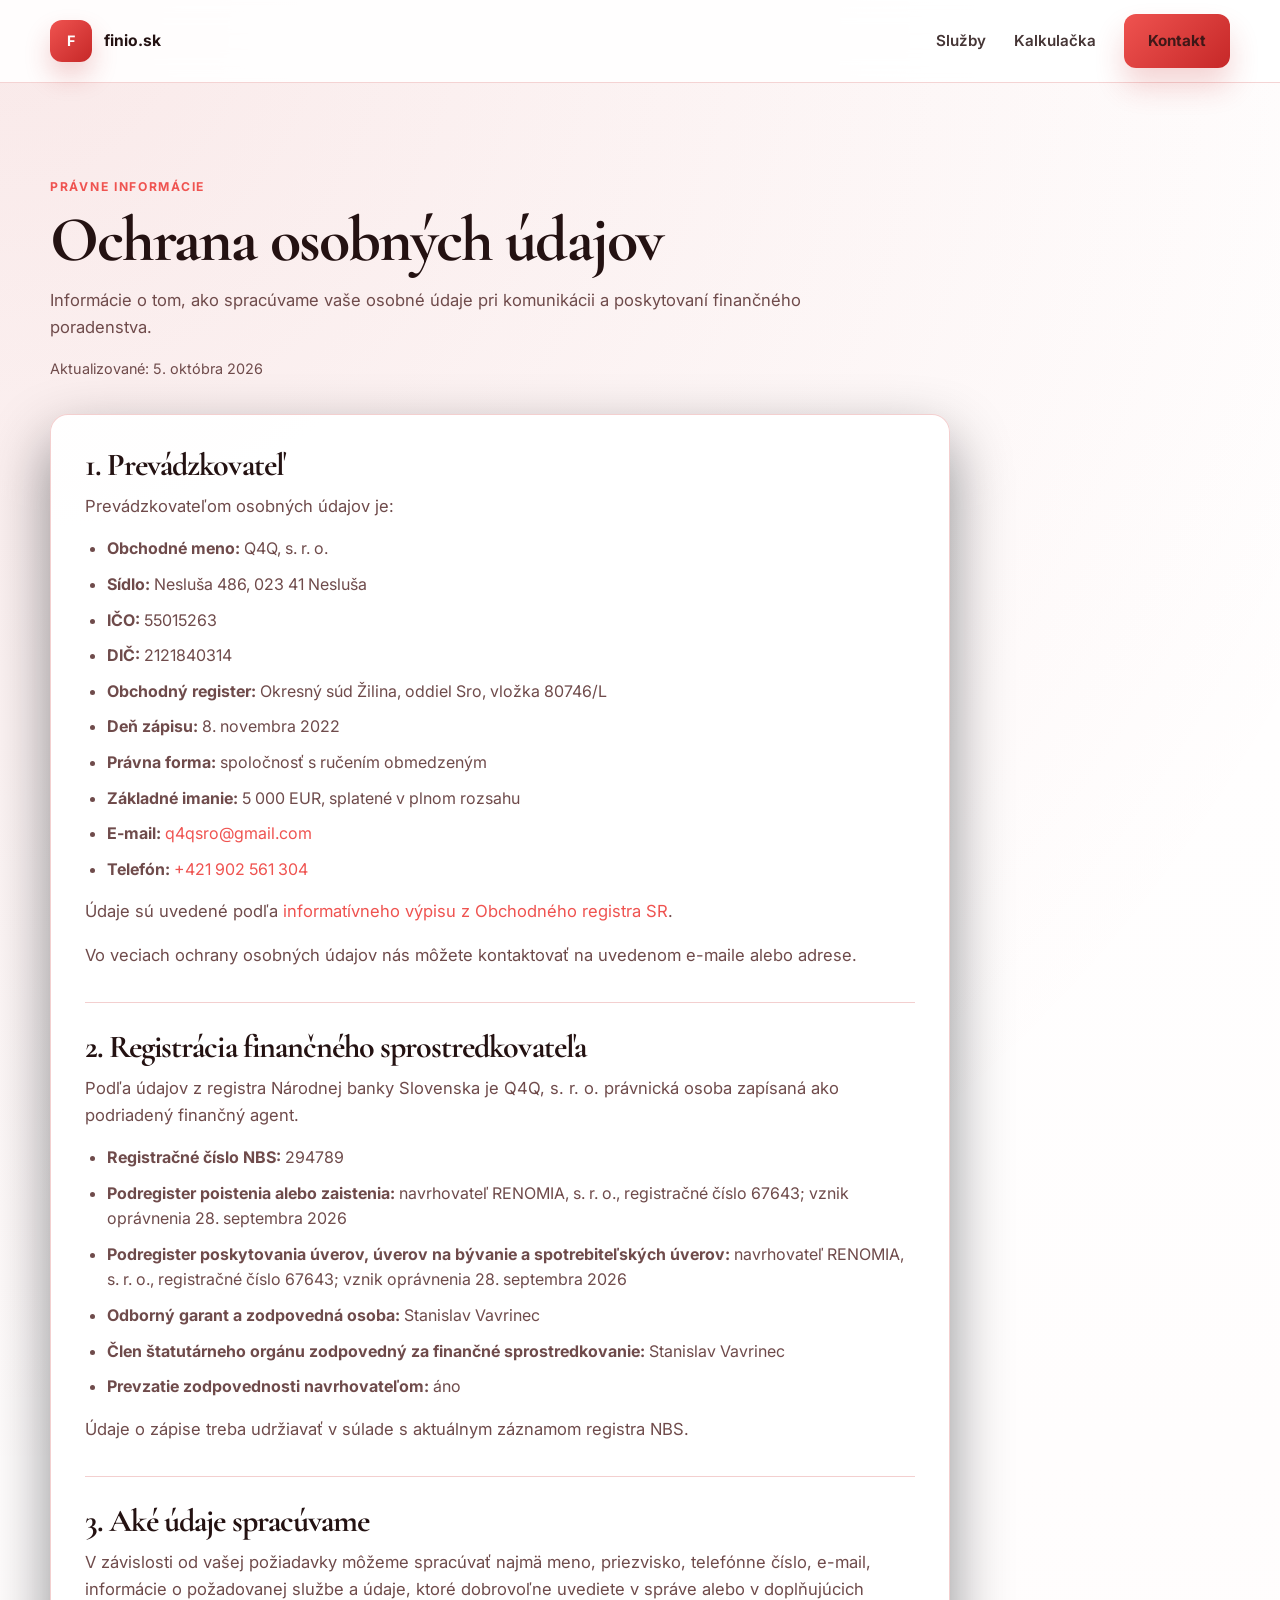
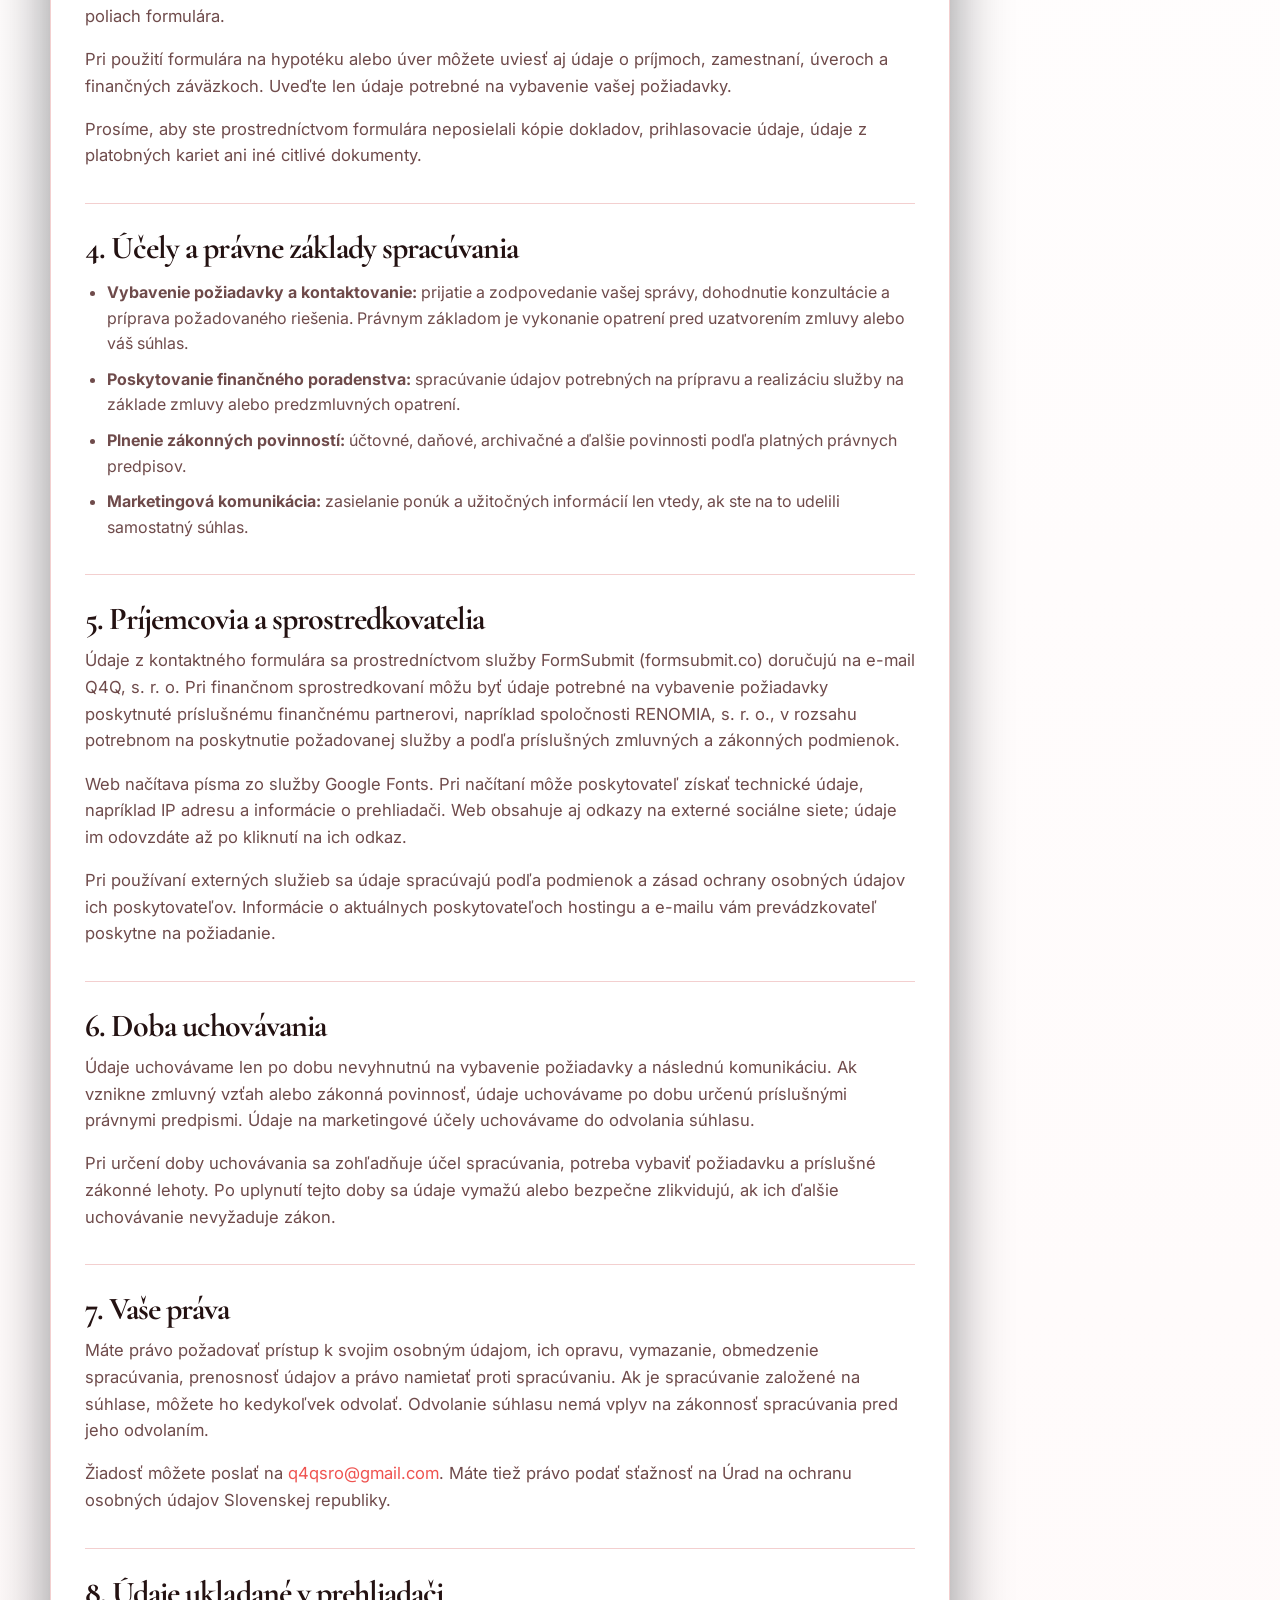
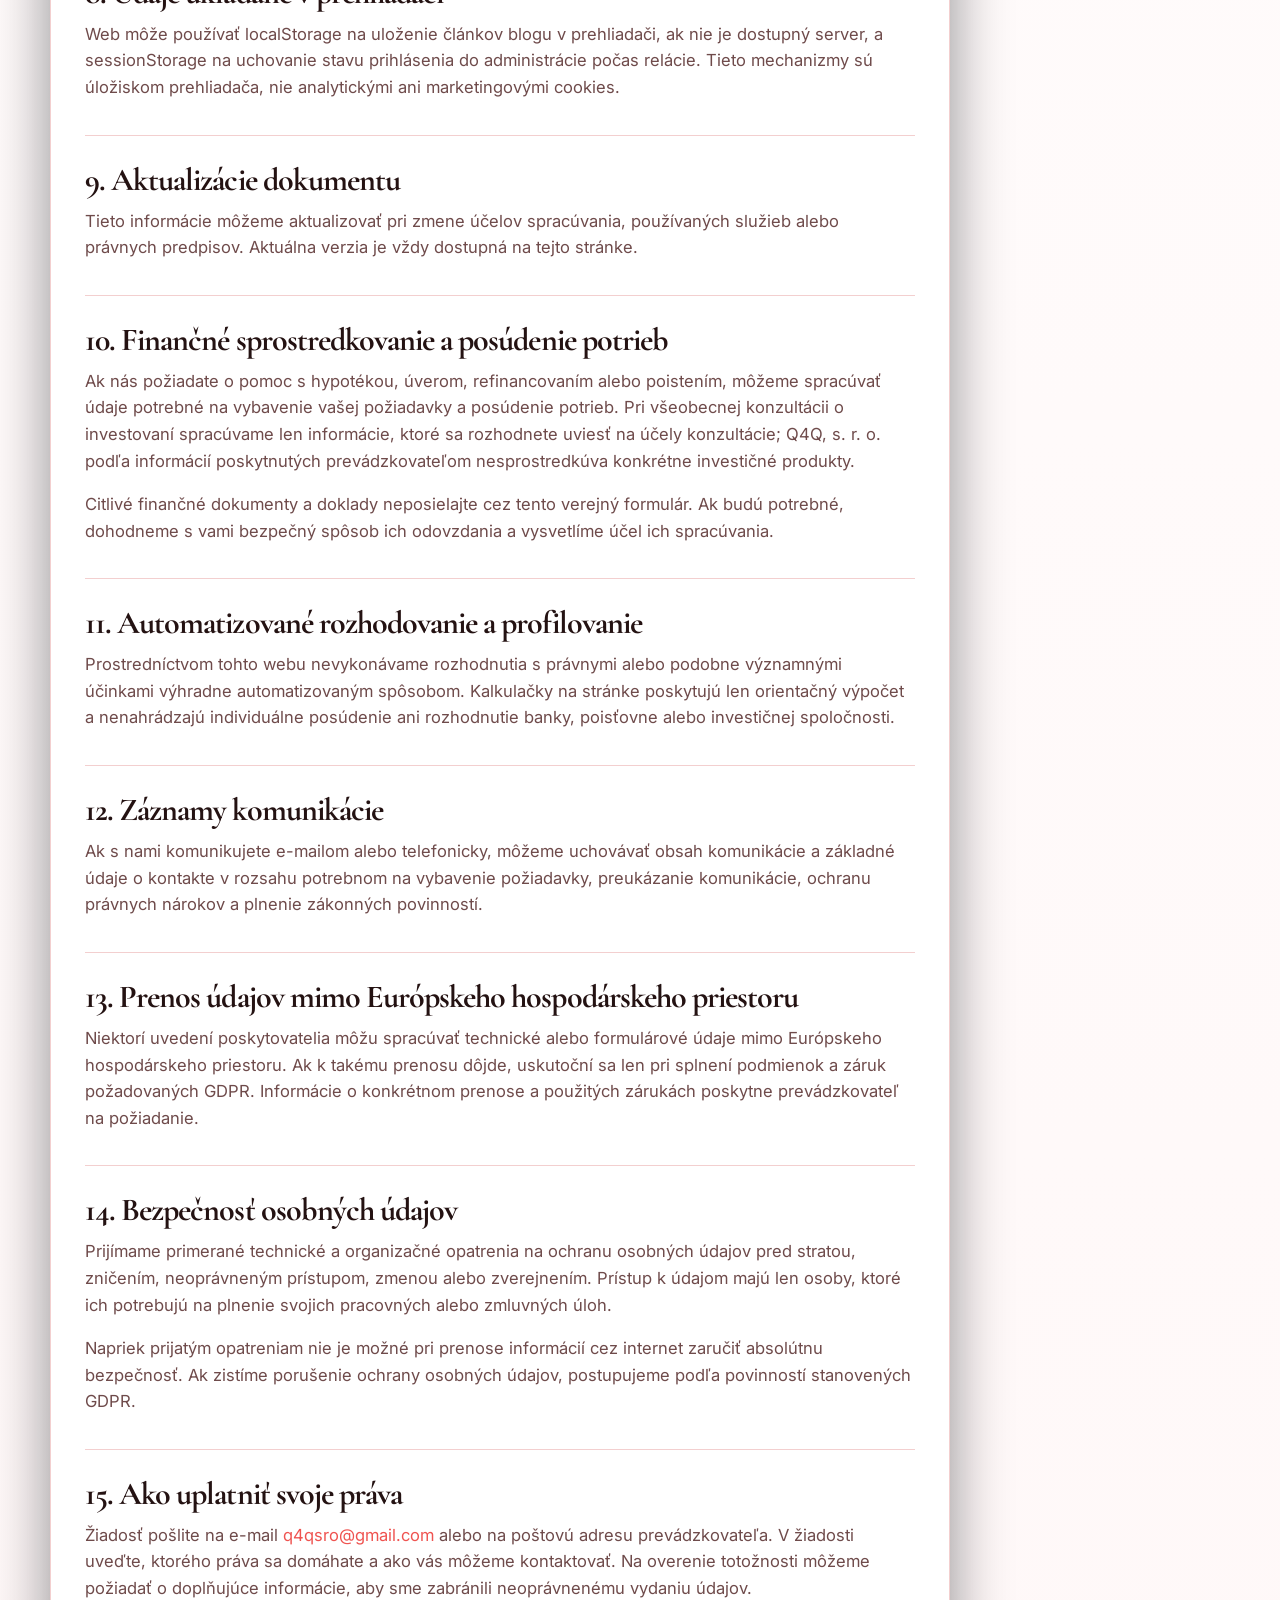
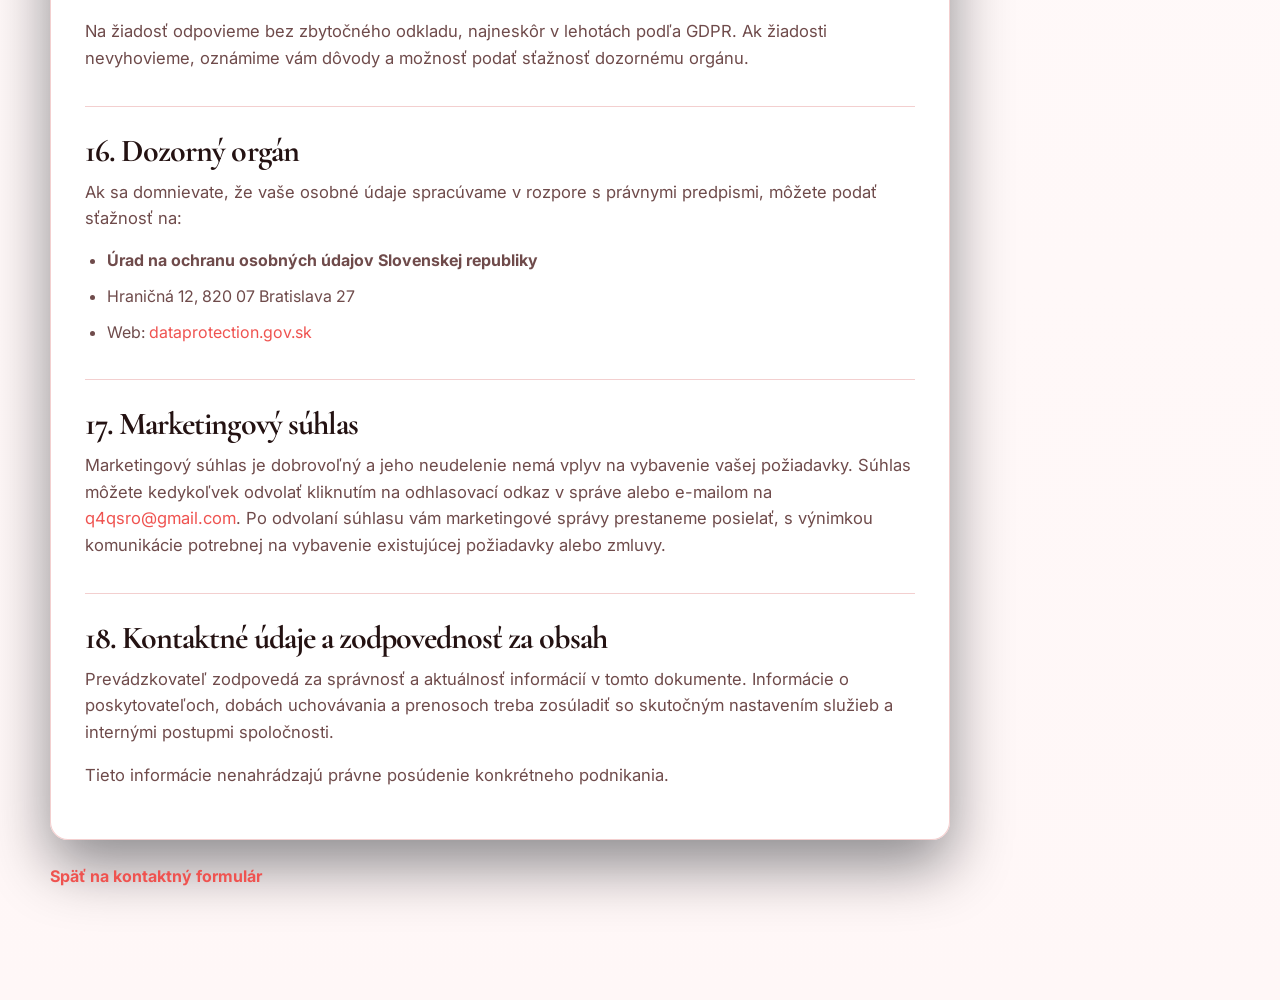
==== commit 37ffd5ec: "Add files via upload" ====
--- a/gdpr.html
+++ b/gdpr.html
@@ -3,7 +3,7 @@
   <head>
     <meta charset="UTF-8" />
     <meta name="viewport" content="width=device-width, initial-scale=1.0" />
-    <title>Ochrana osobných údajov | Finančný sprostredkovateľ</title>
+    <title>Ochrana osobných údajov | finio.sk</title>
     <meta name="description" content="Informácie o spracúvaní osobných údajov a právach dotknutých osôb." />
     <link rel="preconnect" href="https://fonts.googleapis.com" />
     <link rel="preconnect" href="https://fonts.gstatic.com" crossorigin />
@@ -14,8 +14,8 @@
     <header class="site-header">
       <div class="container nav-wrap">
         <a href="index.html#top" class="brand" aria-label="Domov">
-          <span class="brand-mark">FS</span>
-          <span class="brand-text">Finančný sprostredkovateľ</span>
+          <span class="brand-mark">F</span>
+          <span class="brand-text">finio.sk</span>
         </a>
         <nav class="main-nav" aria-label="Hlavná navigácia">
           <a href="index.html#sluzby">Služby</a>
@@ -31,7 +31,7 @@
           <span class="eyebrow">Právne informácie</span>
           <h1>Ochrana osobných údajov</h1>
           <p>Informácie o tom, ako spracúvame vaše osobné údaje pri komunikácii a poskytovaní finančného poradenstva.</p>
-          <p class="privacy-updated">Účinnosť od: doplniť dátum poslednej aktualizácie</p>
+          <p class="privacy-updated">Aktualizované: 5. októbra 2026</p>
         </div>
 
         <article class="privacy-content">
@@ -39,23 +39,44 @@
             <h2>1. Prevádzkovateľ</h2>
             <p>Prevádzkovateľom osobných údajov je:</p>
             <ul>
-              <li><strong>Názov / meno:</strong> doplniť</li>
-              <li><strong>Sídlo / adresa:</strong> doplniť</li>
-              <li><strong>IČO:</strong> doplniť</li>
-              <li><strong>E-mail:</strong> <a href="mailto:info@financnypartner.sk">info@financnypartner.sk</a></li>
-              <li><strong>Telefón:</strong> doplniť</li>
+              <li><strong>Obchodné meno:</strong> Q4Q, s. r. o.</li>
+              <li><strong>Sídlo:</strong> Nesluša 486, 023 41 Nesluša</li>
+              <li><strong>IČO:</strong> 55015263</li>
+              <li><strong>DIČ:</strong> 2121840314</li>
+              <li><strong>Obchodný register:</strong> Okresný súd Žilina, oddiel Sro, vložka 80746/L</li>
+              <li><strong>Deň zápisu:</strong> 8. novembra 2022</li>
+              <li><strong>Právna forma:</strong> spoločnosť s ručením obmedzeným</li>
+              <li><strong>Základné imanie:</strong> 5 000 EUR, splatené v plnom rozsahu</li>
+              <li><strong>E-mail:</strong> <a href="mailto:q4qsro@gmail.com">q4qsro@gmail.com</a></li>
+              <li><strong>Telefón:</strong> <a href="tel:+421902561304">+421 902 561 304</a></li>
             </ul>
+            <p>Údaje sú uvedené podľa <a href="https://www.orsr.sk/vypis.asp?ID=644897&amp;SID=5&amp;P=0&amp;lan=sk" target="_blank" rel="noreferrer">informatívneho výpisu z Obchodného registra SR</a>.</p>
             <p>Vo veciach ochrany osobných údajov nás môžete kontaktovať na uvedenom e-maile alebo adrese.</p>
           </section>
 
           <section>
-            <h2>2. Aké údaje spracúvame</h2>
+            <h2>2. Registrácia finančného sprostredkovateľa</h2>
+            <p>Podľa údajov z registra Národnej banky Slovenska je Q4Q, s. r. o. právnická osoba zapísaná ako podriadený finančný agent.</p>
+            <ul>
+              <li><strong>Registračné číslo NBS:</strong> 294789</li>
+              <li><strong>Podregister poistenia alebo zaistenia:</strong> navrhovateľ RENOMIA, s. r. o., registračné číslo 67643; vznik oprávnenia 28. septembra 2026</li>
+              <li><strong>Podregister poskytovania úverov, úverov na bývanie a spotrebiteľských úverov:</strong> navrhovateľ RENOMIA, s. r. o., registračné číslo 67643; vznik oprávnenia 28. septembra 2026</li>
+              <li><strong>Odborný garant a zodpovedná osoba:</strong> Stanislav Vavrinec</li>
+              <li><strong>Člen štatutárneho orgánu zodpovedný za finančné sprostredkovanie:</strong> Stanislav Vavrinec</li>
+              <li><strong>Prevzatie zodpovednosti navrhovateľom:</strong> áno</li>
+            </ul>
+            <p>Údaje o zápise treba udržiavať v súlade s aktuálnym záznamom registra NBS.</p>
+          </section>
+
+          <section>
+            <h2>3. Aké údaje spracúvame</h2>
             <p>V závislosti od vašej požiadavky môžeme spracúvať najmä meno, priezvisko, telefónne číslo, e-mail, informácie o požadovanej službe a údaje, ktoré dobrovoľne uvediete v správe alebo v doplňujúcich poliach formulára.</p>
+            <p>Pri použití formulára na hypotéku alebo úver môžete uviesť aj údaje o príjmoch, zamestnaní, úveroch a finančných záväzkoch. Uveďte len údaje potrebné na vybavenie vašej požiadavky.</p>
             <p>Prosíme, aby ste prostredníctvom formulára neposielali kópie dokladov, prihlasovacie údaje, údaje z platobných kariet ani iné citlivé dokumenty.</p>
           </section>
 
           <section>
-            <h2>3. Účely a právne základy spracúvania</h2>
+            <h2>4. Účely a právne základy spracúvania</h2>
             <ul>
               <li><strong>Vybavenie požiadavky a kontaktovanie:</strong> prijatie a zodpovedanie vašej správy, dohodnutie konzultácie a príprava požadovaného riešenia. Právnym základom je vykonanie opatrení pred uzatvorením zmluvy alebo váš súhlas.</li>
               <li><strong>Poskytovanie finančného poradenstva:</strong> spracúvanie údajov potrebných na prípravu a realizáciu služby na základe zmluvy alebo predzmluvných opatrení.</li>
@@ -65,67 +86,69 @@
           </section>
 
           <section>
-            <h2>4. Príjemcovia a sprostredkovatelia</h2>
-            <p>Údaje môžeme sprístupniť len v nevyhnutnom rozsahu osobám, ktoré nám pomáhajú s prevádzkou webu, e-mailu, formulára, účtovníctva alebo poskytovaním dohodnutej služby. S týmito osobami máme uzatvorené príslušné zmluvy o spracúvaní osobných údajov, ak to právne predpisy vyžadujú.</p>
-            <p>Formulár na tejto stránke využíva službu FormSubmit na doručenie správy na náš e-mail. Pred nasadením webu overte, či je tento poskytovateľ pre vás vhodný a uveďte ho v zozname sprostredkovateľov.</p>
+            <h2>5. Príjemcovia a sprostredkovatelia</h2>
+            <p>Údaje z kontaktného formulára sa prostredníctvom služby FormSubmit (formsubmit.co) doručujú na e-mail Q4Q, s. r. o. Pri finančnom sprostredkovaní môžu byť údaje potrebné na vybavenie požiadavky poskytnuté príslušnému finančnému partnerovi, napríklad spoločnosti RENOMIA, s. r. o., v rozsahu potrebnom na poskytnutie požadovanej služby a podľa príslušných zmluvných a zákonných podmienok.</p>
+            <p>Web načítava písma zo služby Google Fonts. Pri načítaní môže poskytovateľ získať technické údaje, napríklad IP adresu a informácie o prehliadači. Web obsahuje aj odkazy na externé sociálne siete; údaje im odovzdáte až po kliknutí na ich odkaz.</p>
+            <p>Pri používaní externých služieb sa údaje spracúvajú podľa podmienok a zásad ochrany osobných údajov ich poskytovateľov. Informácie o aktuálnych poskytovateľoch hostingu a e-mailu vám prevádzkovateľ poskytne na požiadanie.</p>
           </section>
 
           <section>
-            <h2>5. Doba uchovávania</h2>
-            <p>Kontaktné údaje uchovávame po dobu potrebnú na vybavenie požiadavky a následnej komunikácie. Ak vznikne zmluvný alebo zákonný vzťah, údaje uchovávame po dobu vyžadovanú príslušnými právnymi predpismi. Marketingové údaje uchovávame do odvolania súhlasu alebo po dobu uvedenú pri jeho udelení.</p>
+            <h2>6. Doba uchovávania</h2>
+            <p>Údaje uchovávame len po dobu nevyhnutnú na vybavenie požiadavky a následnú komunikáciu. Ak vznikne zmluvný vzťah alebo zákonná povinnosť, údaje uchovávame po dobu určenú príslušnými právnymi predpismi. Údaje na marketingové účely uchovávame do odvolania súhlasu.</p>
+            <p>Pri určení doby uchovávania sa zohľadňuje účel spracúvania, potreba vybaviť požiadavku a príslušné zákonné lehoty. Po uplynutí tejto doby sa údaje vymažú alebo bezpečne zlikvidujú, ak ich ďalšie uchovávanie nevyžaduje zákon.</p>
           </section>
 
           <section>
-            <h2>6. Vaše práva</h2>
+            <h2>7. Vaše práva</h2>
             <p>Máte právo požadovať prístup k svojim osobným údajom, ich opravu, vymazanie, obmedzenie spracúvania, prenosnosť údajov a právo namietať proti spracúvaniu. Ak je spracúvanie založené na súhlase, môžete ho kedykoľvek odvolať. Odvolanie súhlasu nemá vplyv na zákonnosť spracúvania pred jeho odvolaním.</p>
-            <p>Žiadosť môžete poslať na <a href="mailto:info@financnypartner.sk">info@financnypartner.sk</a>. Máte tiež právo podať sťažnosť na Úrad na ochranu osobných údajov Slovenskej republiky.</p>
+            <p>Žiadosť môžete poslať na <a href="mailto:q4qsro@gmail.com">q4qsro@gmail.com</a>. Máte tiež právo podať sťažnosť na Úrad na ochranu osobných údajov Slovenskej republiky.</p>
           </section>
 
           <section>
-            <h2>7. Cookies</h2>
-            <p>Web používa nevyhnutné technické uloženie nastavení potrebné na jeho fungovanie. Analytické a marketingové cookies používame len po vašom súhlase v cookie lište. Svoje nastavenia môžete kedykoľvek zmeniť vymazaním uložených cookies alebo opätovným otvorením nastavení cookies.</p>
+            <h2>8. Údaje ukladané v prehliadači</h2>
+            <p>Web môže používať localStorage na uloženie článkov blogu v prehliadači, ak nie je dostupný server, a sessionStorage na uchovanie stavu prihlásenia do administrácie počas relácie. Tieto mechanizmy sú úložiskom prehliadača, nie analytickými ani marketingovými cookies.</p>
           </section>
 
           <section>
-            <h2>8. Aktualizácie dokumentu</h2>
+            <h2>9. Aktualizácie dokumentu</h2>
             <p>Tieto informácie môžeme aktualizovať pri zmene účelov spracúvania, používaných služieb alebo právnych predpisov. Aktuálna verzia je vždy dostupná na tejto stránke.</p>
           </section>
 
           <section>
-            <h2>9. Finančné sprostredkovanie a posúdenie potrieb</h2>
-            <p>Ak nás požiadate o pomoc s hypotékou, úverom, refinancovaním, poistením alebo investíciou, môžeme spracúvať aj údaje potrebné na posúdenie vašej finančnej situácie a požiadaviek. Rozsah údajov závisí od konkrétnej služby a od toho, čo je nevyhnutné na prípravu návrhu.</p>
+            <h2>10. Finančné sprostredkovanie a posúdenie potrieb</h2>
+            <p>Ak nás požiadate o pomoc s hypotékou, úverom, refinancovaním alebo poistením, môžeme spracúvať údaje potrebné na vybavenie vašej požiadavky a posúdenie potrieb. Pri všeobecnej konzultácii o investovaní spracúvame len informácie, ktoré sa rozhodnete uviesť na účely konzultácie; Q4Q, s. r. o. podľa informácií poskytnutých prevádzkovateľom nesprostredkúva konkrétne investičné produkty.</p>
             <p>Citlivé finančné dokumenty a doklady neposielajte cez tento verejný formulár. Ak budú potrebné, dohodneme s vami bezpečný spôsob ich odovzdania a vysvetlíme účel ich spracúvania.</p>
           </section>
 
           <section>
-            <h2>10. Automatizované rozhodovanie a profilovanie</h2>
+            <h2>11. Automatizované rozhodovanie a profilovanie</h2>
             <p>Prostredníctvom tohto webu nevykonávame rozhodnutia s právnymi alebo podobne významnými účinkami výhradne automatizovaným spôsobom. Kalkulačky na stránke poskytujú len orientačný výpočet a nenahrádzajú individuálne posúdenie ani rozhodnutie banky, poisťovne alebo investičnej spoločnosti.</p>
           </section>
 
           <section>
-            <h2>11. Záznamy komunikácie</h2>
+            <h2>12. Záznamy komunikácie</h2>
             <p>Ak s nami komunikujete e-mailom alebo telefonicky, môžeme uchovávať obsah komunikácie a základné údaje o kontakte v rozsahu potrebnom na vybavenie požiadavky, preukázanie komunikácie, ochranu právnych nárokov a plnenie zákonných povinností.</p>
           </section>
 
           <section>
-            <h2>12. Prenos údajov mimo Európskeho hospodárskeho priestoru</h2>
-            <p>Pri využívaní externých technických služieb môže dôjsť k spracúvaniu údajov mimo Európskeho hospodárskeho priestoru. V takom prípade využívame len prenosy založené na rozhodnutí Európskej komisie o primeranosti alebo na iných zárukách podľa GDPR. Aktuálny zoznam externých poskytovateľov vám sprístupníme na požiadanie.</p>
+            <h2>13. Prenos údajov mimo Európskeho hospodárskeho priestoru</h2>
+            <p>Niektorí uvedení poskytovatelia môžu spracúvať technické alebo formulárové údaje mimo Európskeho hospodárskeho priestoru. Ak k takému prenosu dôjde, uskutoční sa len pri splnení podmienok a záruk požadovaných GDPR. Informácie o konkrétnom prenose a použitých zárukách poskytne prevádzkovateľ na požiadanie.</p>
           </section>
 
           <section>
-            <h2>13. Bezpečnosť osobných údajov</h2>
+            <h2>14. Bezpečnosť osobných údajov</h2>
             <p>Prijímame primerané technické a organizačné opatrenia na ochranu osobných údajov pred stratou, zničením, neoprávneným prístupom, zmenou alebo zverejnením. Prístup k údajom majú len osoby, ktoré ich potrebujú na plnenie svojich pracovných alebo zmluvných úloh.</p>
             <p>Napriek prijatým opatreniam nie je možné pri prenose informácií cez internet zaručiť absolútnu bezpečnosť. Ak zistíme porušenie ochrany osobných údajov, postupujeme podľa povinností stanovených GDPR.</p>
           </section>
 
           <section>
-            <h2>14. Ako uplatniť svoje práva</h2>
-            <p>Žiadosť pošlite na e-mail <a href="mailto:info@financnypartner.sk">info@financnypartner.sk</a> alebo na poštovú adresu prevádzkovateľa. V žiadosti uveďte, ktorého práva sa domáhate a ako vás môžeme kontaktovať. Na overenie totožnosti môžeme požiadať o doplňujúce informácie, aby sme zabránili neoprávnenému vydaniu údajov.</p>
+            <h2>15. Ako uplatniť svoje práva</h2>
+            <p>Žiadosť pošlite na e-mail <a href="mailto:q4qsro@gmail.com">q4qsro@gmail.com</a> alebo na poštovú adresu prevádzkovateľa. V žiadosti uveďte, ktorého práva sa domáhate a ako vás môžeme kontaktovať. Na overenie totožnosti môžeme požiadať o doplňujúce informácie, aby sme zabránili neoprávnenému vydaniu údajov.</p>
             <p>Na žiadosť odpovieme bez zbytočného odkladu, najneskôr v lehotách podľa GDPR. Ak žiadosti nevyhovieme, oznámime vám dôvody a možnosť podať sťažnosť dozornému orgánu.</p>
           </section>
 
           <section>
-            <h2>15. Dozorný orgán</h2>
+            <h2>16. Dozorný orgán</h2>
             <p>Ak sa domnievate, že vaše osobné údaje spracúvame v rozpore s právnymi predpismi, môžete podať sťažnosť na:</p>
             <ul>
               <li><strong>Úrad na ochranu osobných údajov Slovenskej republiky</strong></li>
@@ -135,14 +158,14 @@
           </section>
 
           <section>
-            <h2>16. Marketingový súhlas</h2>
-            <p>Marketingový súhlas je dobrovoľný a jeho neudelenie nemá vplyv na vybavenie vašej požiadavky. Súhlas môžete kedykoľvek odvolať kliknutím na odhlasovací odkaz v správe alebo e-mailom na <a href="mailto:info@financnypartner.sk">info@financnypartner.sk</a>. Po odvolaní súhlasu vám marketingové správy prestaneme posielať, s výnimkou komunikácie potrebnej na vybavenie existujúcej požiadavky alebo zmluvy.</p>
+            <h2>17. Marketingový súhlas</h2>
+            <p>Marketingový súhlas je dobrovoľný a jeho neudelenie nemá vplyv na vybavenie vašej požiadavky. Súhlas môžete kedykoľvek odvolať kliknutím na odhlasovací odkaz v správe alebo e-mailom na <a href="mailto:q4qsro@gmail.com">q4qsro@gmail.com</a>. Po odvolaní súhlasu vám marketingové správy prestaneme posielať, s výnimkou komunikácie potrebnej na vybavenie existujúcej požiadavky alebo zmluvy.</p>
           </section>
 
           <section>
-            <h2>17. Kontaktné údaje a zodpovednosť za obsah</h2>
-            <p>Prevádzkovateľ zodpovedá za správnosť a aktuálnosť informácií uvedených na tejto stránke v rozsahu podľa platných právnych predpisov. Pred zverejnením dokumentu doplňte všetky identifikačné údaje, registračné údaje NBS, skutočný zoznam sprostredkovateľov a konkrétne lehoty uchovávania podľa vašich procesov.</p>
-            <p>Táto stránka s informáciami je pripraveným vzorom a nenahrádza právne posúdenie konkrétneho podnikania.</p>
+            <h2>18. Kontaktné údaje a zodpovednosť za obsah</h2>
+            <p>Prevádzkovateľ zodpovedá za správnosť a aktuálnosť informácií v tomto dokumente. Informácie o poskytovateľoch, dobách uchovávania a prenosoch treba zosúladiť so skutočným nastavením služieb a internými postupmi spoločnosti.</p>
+            <p>Tieto informácie nenahrádzajú právne posúdenie konkrétneho podnikania.</p>
           </section>
         </article>
 
--- a/styles.css
+++ b/styles.css
@@ -1,15 +1,15 @@
 :root {
-  --bg: #0c1220;
-  --bg-soft: #101a2a;
-  --surface: rgba(18, 28, 42, 0.88);
-  --surface-alt: rgba(24, 35, 50, 0.95);
-  --primary: #d9b46a;
-  --primary-soft: #f0dc9d;
-  --primary-deep: #a87d2f;
-  --secondary: #88d5c2;
-  --text: #edf2ff;
-  --muted: #b9c6d8;
-  --border: rgba(217, 180, 106, 0.24);
+  --bg: #ffffff;
+  --bg-soft: #fff5f5;
+  --surface: rgba(255, 255, 255, 0.94);
+  --surface-alt: #fffafa;
+  --primary: #c62828;
+  --primary-soft: #ef5350;
+  --primary-deep: #8e1b1b;
+  --secondary: #b71c1c;
+  --text: #241212;
+  --muted: #6f4b4b;
+  --border: rgba(198, 40, 40, 0.22);
   --shadow: 0 26px 60px rgba(2, 6, 14, 0.45);
 }
 
@@ -25,8 +25,8 @@
   margin: 0;
   font-family: "Inter", sans-serif;
   background:
-    radial-gradient(circle at top left, rgba(217, 180, 106, 0.15), transparent 25%),
-    linear-gradient(180deg, #08111b 0%, #0d1726 100%);
+    radial-gradient(circle at top left, rgba(198, 40, 40, 0.1), transparent 25%),
+    linear-gradient(180deg, #ffffff 0%, #fff7f7 100%);
   color: var(--text);
   line-height: 1.6;
 }
@@ -57,7 +57,7 @@
 }
 
 .section.alt {
-  background: rgba(13, 20, 30, 0.7);
+  background: #fff7f7;
 }
 
 .eyebrow {
@@ -111,8 +111,8 @@
   top: 0;
   z-index: 20;
   backdrop-filter: blur(14px);
-  background: rgba(9, 14, 24, 0.7);
-  border-bottom: 1px solid rgba(217, 180, 106, 0.2);
+  background: rgba(255, 255, 255, 0.9);
+  border-bottom: 1px solid rgba(198, 40, 40, 0.2);
 }
 
 .nav-wrap {
@@ -136,8 +136,8 @@
   height: 42px;
   border-radius: 12px;
   background: linear-gradient(135deg, var(--primary-soft), var(--primary));
-  box-shadow: 0 14px 26px rgba(217, 180, 106, 0.28);
-  color: #0d1726;
+  box-shadow: 0 14px 26px rgba(198, 40, 40, 0.22);
+  color: #ffffff;
   font-size: 0.9rem;
 }
 
@@ -157,7 +157,7 @@
 
 .main-nav a {
   position: relative;
-  color: rgba(237, 242, 255, 0.85);
+  color: rgba(36, 18, 18, 0.85);
 }
 
 .main-nav a:not(.nav-cta)::after {
@@ -192,8 +192,8 @@
 .nav-cta,
 .btn-primary {
   background: linear-gradient(135deg, var(--primary-soft), var(--primary));
-  color: #101a2a;
-  box-shadow: 0 18px 30px rgba(217, 180, 106, 0.25);
+  color: #ffffff;
+  box-shadow: 0 18px 30px rgba(198, 40, 40, 0.2);
 }
 
 .btn-secondary {
@@ -267,7 +267,7 @@
 
 .hero-card {
   padding: 30px 28px;
-  background: linear-gradient(180deg, rgba(18, 28, 42, 0.95), rgba(11, 18, 27, 0.95));
+  background: linear-gradient(180deg, #ffffff 0%, #fff7f7 100%);
   border: 1px solid var(--border);
   border-radius: 28px;
   box-shadow: var(--shadow);
@@ -275,9 +275,9 @@
 
 .card-badge {
   display: inline-flex;
-  background: rgba(217, 180, 106, 0.12);
-  color: var(--primary-soft);
-  border: 1px solid rgba(217, 180, 106, 0.26);
+  background: rgba(198, 40, 40, 0.08);
+  color: var(--primary-soft);
+  border: 1px solid rgba(198, 40, 40, 0.22);
   border-radius: 999px;
   padding: 0.5rem 0.8rem;
   font-size: 0.78rem;
@@ -296,7 +296,7 @@
   align-items: center;
   justify-content: space-between;
   padding: 14px 0;
-  border-bottom: 1px solid rgba(217, 180, 106, 0.12);
+  border-bottom: 1px solid rgba(198, 40, 40, 0.12);
 }
 
 .mini-stat span {
@@ -322,7 +322,7 @@
   display: grid;
   grid-template-columns: repeat(4, minmax(0, 1fr));
   gap: 20px;
-  background: rgba(16, 25, 38, 0.9);
+  background: #ffffff;
   border: 1px solid var(--border);
   border-radius: 22px;
   padding: 28px 22px;
@@ -375,7 +375,7 @@
 .testimonial-card,
 .visual-card,
 .calculator-panel {
-  background: linear-gradient(180deg, rgba(16, 24, 35, 0.98), rgba(11, 16, 24, 0.96));
+  background: #ffffff;
   border: 1px solid var(--border);
   border-radius: 24px;
   box-shadow: var(--shadow);
@@ -397,8 +397,8 @@
   width: 56px;
   height: 56px;
   border-radius: 16px;
-  background: rgba(217, 180, 106, 0.12);
-  border: 1px solid rgba(217, 180, 106, 0.22);
+  background: rgba(198, 40, 40, 0.08);
+  border: 1px solid rgba(198, 40, 40, 0.2);
   font-size: 1.8rem;
   margin-bottom: 16px;
 }
@@ -420,7 +420,7 @@
   width: 52px;
   height: 52px;
   border-radius: 50%;
-  background: rgba(217, 180, 106, 0.12);
+  background: rgba(198, 40, 40, 0.08);
   color: var(--primary-soft);
   font-weight: 800;
   margin-bottom: 18px;
@@ -479,7 +479,7 @@
 
 .calculator-tab.active {
   background: linear-gradient(135deg, var(--primary-soft), var(--primary));
-  color: #101a2a;
+  color: #ffffff;
   border-color: transparent;
 }
 
@@ -558,7 +558,7 @@
   min-height: 360px;
   display: grid;
   place-items: center;
-  background: linear-gradient(135deg, rgba(217, 180, 106, 0.12), rgba(88, 136, 191, 0.14));
+  background: linear-gradient(135deg, rgba(198, 40, 40, 0.08), rgba(198, 40, 40, 0.04));
   border-radius: 30px;
   border: 1px solid var(--border);
 }
@@ -566,7 +566,7 @@
 .visual-card {
   width: min(100%, 390px);
   padding: 30px 22px;
-  background: rgba(12, 18, 32, 0.86);
+  background: #ffffff;
 }
 
 .small-title {
@@ -618,7 +618,7 @@
 }
 
 .faq-item {
-  background: rgba(12, 18, 32, 0.9);
+  background: #ffffff;
   border: 1px solid var(--border);
   border-radius: 18px;
   overflow: hidden;
@@ -680,9 +680,9 @@
 }
 
 .blog-toggle-button {
-  border: 1px solid rgba(217, 180, 106, 0.25);
-  background: linear-gradient(180deg, rgba(20, 28, 38, 0.98), rgba(11, 17, 24, 0.98));
-  color: var(--primary-soft);
+  border: 1px solid rgba(198, 40, 40, 0.2);
+  background: #ffffff;
+  color: var(--primary);
   border-radius: 999px;
   padding: 0.8rem 1.4rem;
   font-weight: 700;
@@ -693,7 +693,7 @@
 .blog-toggle-button:hover,
 .blog-toggle-button:focus-visible {
   transform: translateY(-1px);
-  border-color: rgba(217, 180, 106, 0.45);
+  border-color: rgba(198, 40, 40, 0.38);
   box-shadow: 0 10px 20px rgba(10, 16, 24, 0.25);
 }
 
@@ -701,7 +701,7 @@
   display: flex;
   flex-direction: column;
   min-height: 100%;
-  background: linear-gradient(180deg, rgba(16, 24, 35, 0.98), rgba(11, 16, 24, 0.96));
+  background: #ffffff;
   border: 1px solid var(--border);
   border-radius: 22px;
   overflow: hidden;
@@ -716,8 +716,8 @@
   display: inline-flex;
   padding: 0.4rem 0.7rem;
   border-radius: 999px;
-  background: rgba(217, 180, 106, 0.12);
-  border: 1px solid rgba(217, 180, 106, 0.18);
+  background: rgba(198, 40, 40, 0.08);
+  border: 1px solid rgba(198, 40, 40, 0.16);
   color: var(--primary-soft);
   font-size: 0.72rem;
   font-weight: 700;
@@ -766,9 +766,9 @@
   z-index: 50;
   width: 32px;
   height: 32px;
-  border: 1px solid rgba(217, 180, 106, 0.14);
-  background: rgba(15, 22, 31, 0.7);
-  color: rgba(240, 220, 157, 0.58);
+  border: 1px solid rgba(198, 40, 40, 0.14);
+  background: #ffffff;
+  color: var(--primary);
   border-radius: 50%;
   cursor: pointer;
   font-size: 0.75rem;
@@ -781,7 +781,7 @@
 .admin-toggle:hover,
 .admin-toggle:focus-visible {
   opacity: 1;
-  border-color: rgba(217, 180, 106, 0.3);
+  border-color: rgba(198, 40, 40, 0.26);
   transform: scale(1.04);
 }
 
@@ -805,7 +805,7 @@
 .article-modal-content {
   position: relative;
   width: min(760px, 100%);
-  background: #0e1826;
+  background: #fff7f7;
   border: 1px solid var(--border);
   border-radius: 22px;
   box-shadow: var(--shadow);
@@ -853,7 +853,7 @@
 .admin-form input,
 .admin-form textarea {
   width: 100%;
-  border: 1px solid rgba(217, 180, 106, 0.25);
+  border: 1px solid rgba(198, 40, 40, 0.2);
   background: rgba(255, 255, 255, 0.03);
   color: var(--text);
   border-radius: 12px;
@@ -946,7 +946,7 @@
   margin-bottom: 12px;
   padding: 0.35rem 0.7rem;
   border-radius: 999px;
-  background: rgba(217, 180, 106, 0.12);
+  background: rgba(198, 40, 40, 0.08);
   color: var(--primary-soft);
   font-size: 0.72rem;
   font-weight: 700;
@@ -959,9 +959,9 @@
   grid-template-columns: 0.8fr 1.2fr;
   gap: 24px;
   align-items: center;
-  background: linear-gradient(135deg, rgba(217, 180, 106, 0.12), rgba(16, 40, 66, 0.92));
-  color: white;
-  border: 1px solid rgba(217, 180, 106, 0.3);
+  background: linear-gradient(135deg, #fff4f4 0%, #ffffff 100%);
+  color: var(--text);
+  border: 1px solid rgba(198, 40, 40, 0.26);
   border-radius: 32px;
   padding: 30px;
   box-shadow: 0 24px 50px rgba(2, 6, 14, 0.5);
@@ -970,20 +970,20 @@
 .cta-box .eyebrow,
 .cta-box h2,
 .cta-box p {
-  color: white;
+  color: var(--text);
 }
 
 .quick-contact {
   margin-top: 24px;
   padding: 20px 22px;
-  border: 1px solid rgba(255, 255, 255, 0.22);
+  border: 1px solid var(--border);
   border-radius: 18px;
-  background: rgba(8, 16, 29, 0.3);
+  background: #ffffff;
 }
 
 .quick-contact h3 {
   margin: 0 0 12px;
-  color: white;
+  color: var(--text);
   font-family: var(--font-display);
   font-size: 1.15rem;
 }
@@ -993,8 +993,8 @@
   grid-template-columns: 92px 1fr;
   gap: 12px;
   padding: 10px 0;
-  border-bottom: 1px solid rgba(255, 255, 255, 0.16);
-  color: rgba(255, 255, 255, 0.9);
+  border-bottom: 1px solid var(--border);
+  color: var(--text);
   font-size: 0.92rem;
 }
 
@@ -1012,7 +1012,7 @@
 }
 
 .quick-contact-row a {
-  color: white;
+  color: var(--text);
   text-decoration: none;
 }
 
@@ -1035,21 +1035,21 @@
 .contact-form textarea,
 .contact-form select {
   width: 100%;
-  border: 1px solid rgba(255, 255, 255, 0.25);
-  background: rgba(255, 255, 255, 0.12);
+  border: 1px solid var(--border);
+  background: #ffffff;
   border-radius: 14px;
-  color: white;
+  color: var(--text);
   padding: 0.9rem 1rem;
 }
 
 .contact-form input::placeholder,
 .contact-form textarea::placeholder,
 .contact-form select {
-  color: rgba(255, 255, 255, 0.8);
+  color: var(--muted);
 }
 
 .contact-form select option {
-  color: #0d1726;
+  color: #241212;
 }
 
 .service-fields {
@@ -1061,9 +1061,9 @@
   display: grid;
   gap: 12px;
   padding: 16px;
-  border: 1px solid rgba(255, 255, 255, 0.2);
+  border: 1px solid var(--border);
   border-radius: 14px;
-  background: rgba(0, 0, 0, 0.12);
+  background: #fff7f7;
 }
 
 .service-panel[hidden],
@@ -1082,7 +1082,7 @@
   display: flex;
   align-items: center;
   gap: 10px;
-  color: rgba(255, 255, 255, 0.85);
+  color: var(--text);
   font-size: 0.88rem;
 }
 
@@ -1261,7 +1261,7 @@
 }
 
 .legal-card {
-  background: linear-gradient(180deg, rgba(16, 24, 35, 0.98), rgba(11, 16, 24, 0.96));
+  background: #ffffff;
   border: 1px solid var(--border);
   border-radius: 20px;
   padding: 22px 20px;
@@ -1324,82 +1324,7 @@
 .social-links a:focus-visible {
   transform: translateY(-2px);
   background: var(--primary);
-  color: #101a2a;
-}
-
-.cookie-banner {
-  position: fixed;
-  left: 0;
-  right: 0;
-  bottom: 0;
-  z-index: 80;
-  background: rgba(7, 13, 22, 0.96);
-  border-top: 1px solid var(--border);
-  box-shadow: 0 -18px 40px rgba(2, 6, 14, 0.45);
-}
-
-.cookie-inner {
-  display: grid;
-  grid-template-columns: 1.4fr 1fr auto;
-  gap: 20px;
-  align-items: center;
-  padding: 20px 0;
-}
-
-.cookie-copy h3 {
-  margin-bottom: 6px;
-  color: var(--text);
-}
-
-.cookie-copy p {
-  margin: 0;
-  color: var(--muted);
-}
-
-.cookie-controls {
-  display: flex;
-  flex-wrap: wrap;
-  gap: 12px;
-  justify-content: center;
-}
-
-.cookie-option {
-  display: inline-flex;
-  align-items: center;
-  gap: 8px;
-  padding: 0.65rem 0.9rem;
-  border-radius: 999px;
-  border: 1px solid var(--border);
-  background: rgba(255, 255, 255, 0.03);
-  color: var(--text);
-  font-weight: 600;
-}
-
-.cookie-option input {
-  accent-color: var(--primary);
-}
-
-.cookie-actions {
-  display: flex;
-  flex-wrap: wrap;
-  justify-content: flex-end;
-  gap: 10px;
-}
-
-.cookie-actions .btn {
-  padding: 0.8rem 1rem;
-  font-size: 0.88rem;
-}
-
-@media (max-width: 980px) {
-  .cookie-inner {
-    grid-template-columns: 1fr;
-    padding: 18px 0;
-  }
-
-  .cookie-actions {
-    justify-content: flex-start;
-  }
+  color: #ffffff;
 }
 
 @media (max-width: 980px) {
@@ -1478,9 +1403,9 @@
   grid-template-columns: minmax(240px, 0.72fr) minmax(0, 1.5fr);
   gap: 34px;
   max-width: 1140px;
-  background: linear-gradient(135deg, rgba(217, 180, 106, 0.12), rgba(16, 40, 66, 0.92));
-  color: white;
-  border: 1px solid rgba(217, 180, 106, 0.3);
+  background: linear-gradient(135deg, #fff4f4 0%, #ffffff 100%);
+  color: var(--text);
+  border: 1px solid rgba(198, 40, 40, 0.26);
   border-radius: 28px;
   padding: 36px 34px;
   box-shadow: 0 24px 50px rgba(2, 6, 14, 0.5);
@@ -1489,7 +1414,7 @@
 .cta-box .eyebrow,
 .cta-box h2,
 .cta-box p {
-  color: white;
+  color: var(--text);
 }
 
 .cta-box h2 {
@@ -1500,7 +1425,7 @@
 
 .cta-box > div:first-child > p {
   max-width: 390px;
-  color: rgba(255, 255, 255, 0.86);
+  color: var(--muted);
 }
 
 .form-steps {
@@ -1544,30 +1469,30 @@
 
 .form-step p {
   margin: 0;
-  color: rgba(255, 255, 255, 0.82);
+  color: var(--muted);
   font-size: 0.92rem;
   line-height: 1.4;
 }
 
 .form-step strong {
-  color: white;
+  color: var(--text);
 }
 
 .quick-contact {
   margin-top: 24px;
   padding: 16px 18px;
-  border: 1px solid rgba(255, 255, 255, 0.22);
+  border: 1px solid var(--border);
   border-radius: 14px;
-  background: rgba(8, 16, 29, 0.3);
+  background: #ffffff;
 }
 
 .quick-contact h3 {
-  color: white;
+  color: var(--text);
 }
 
 .quick-contact-row {
-  border-bottom-color: rgba(255, 255, 255, 0.16);
-  color: rgba(255, 255, 255, 0.9);
+  border-bottom-color: var(--border);
+  color: var(--text);
 }
 
 .quick-contact-row > span:first-child {
@@ -1575,23 +1500,23 @@
 }
 
 .quick-contact-row a {
-  color: white;
+  color: var(--text);
 }
 
 .contact-form {
   gap: 14px;
   padding: 22px;
   border-radius: 18px;
-  background: rgba(255, 255, 255, 0.04);
+  background: rgba(255, 255, 255, 0.72);
 }
 
 .contact-form input,
 .contact-form textarea,
 .contact-form select {
-  border: 1px solid rgba(255, 255, 255, 0.25);
+  border: 1px solid var(--border);
   border-radius: 11px;
-  background: rgba(255, 255, 255, 0.12);
-  color: white;
+  background: #ffffff;
+  color: var(--text);
   padding: 0.88rem 1rem;
 }
 
@@ -1605,12 +1530,12 @@
 .contact-form input::placeholder,
 .contact-form textarea::placeholder,
 .contact-form select {
-  color: rgba(255, 255, 255, 0.8);
+  color: var(--muted);
 }
 
 .service-panel {
-  border-color: rgba(255, 255, 255, 0.2);
-  background: rgba(0, 0, 0, 0.12);
+  border-color: var(--border);
+  background: #fff7f7;
 }
 
 .service-panel-title {
@@ -1619,7 +1544,7 @@
 
 .switch-row,
 .consent-row {
-  color: rgba(255, 255, 255, 0.85);
+  color: var(--text);
 }
 
 .consent-row a {
@@ -1628,7 +1553,7 @@
 
 .service-progress {
   border-left-color: var(--primary);
-  color: rgba(255, 255, 255, 0.75);
+  color: var(--muted);
 }
 
 .contact-form .btn-primary {
@@ -1636,11 +1561,38 @@
   justify-self: center;
   border-radius: 999px;
   background: linear-gradient(135deg, var(--primary-soft), var(--primary));
-  color: #101a2a;
-  box-shadow: 0 18px 30px rgba(217, 180, 106, 0.25);
+  color: #ffffff;
+  box-shadow: 0 18px 30px rgba(198, 40, 40, 0.2);
 }
 
 @media (max-width: 720px) {
+  .cta-box {
+    grid-template-columns: 1fr;
+    gap: 24px;
+    padding: 24px 16px;
+  }
+
+  .legal-grid {
+    grid-template-columns: 1fr;
+  }
+
+  .legal-info-wrap {
+    grid-template-columns: 1fr;
+  }
+
+  .field-row {
+    grid-template-columns: 1fr;
+  }
+
+  .quick-contact-row {
+    grid-template-columns: 1fr;
+    gap: 4px;
+  }
+
+  .contact-form {
+    min-width: 0;
+  }
+
   .cta-box {
     padding: 24px 16px;
     border-radius: 20px;
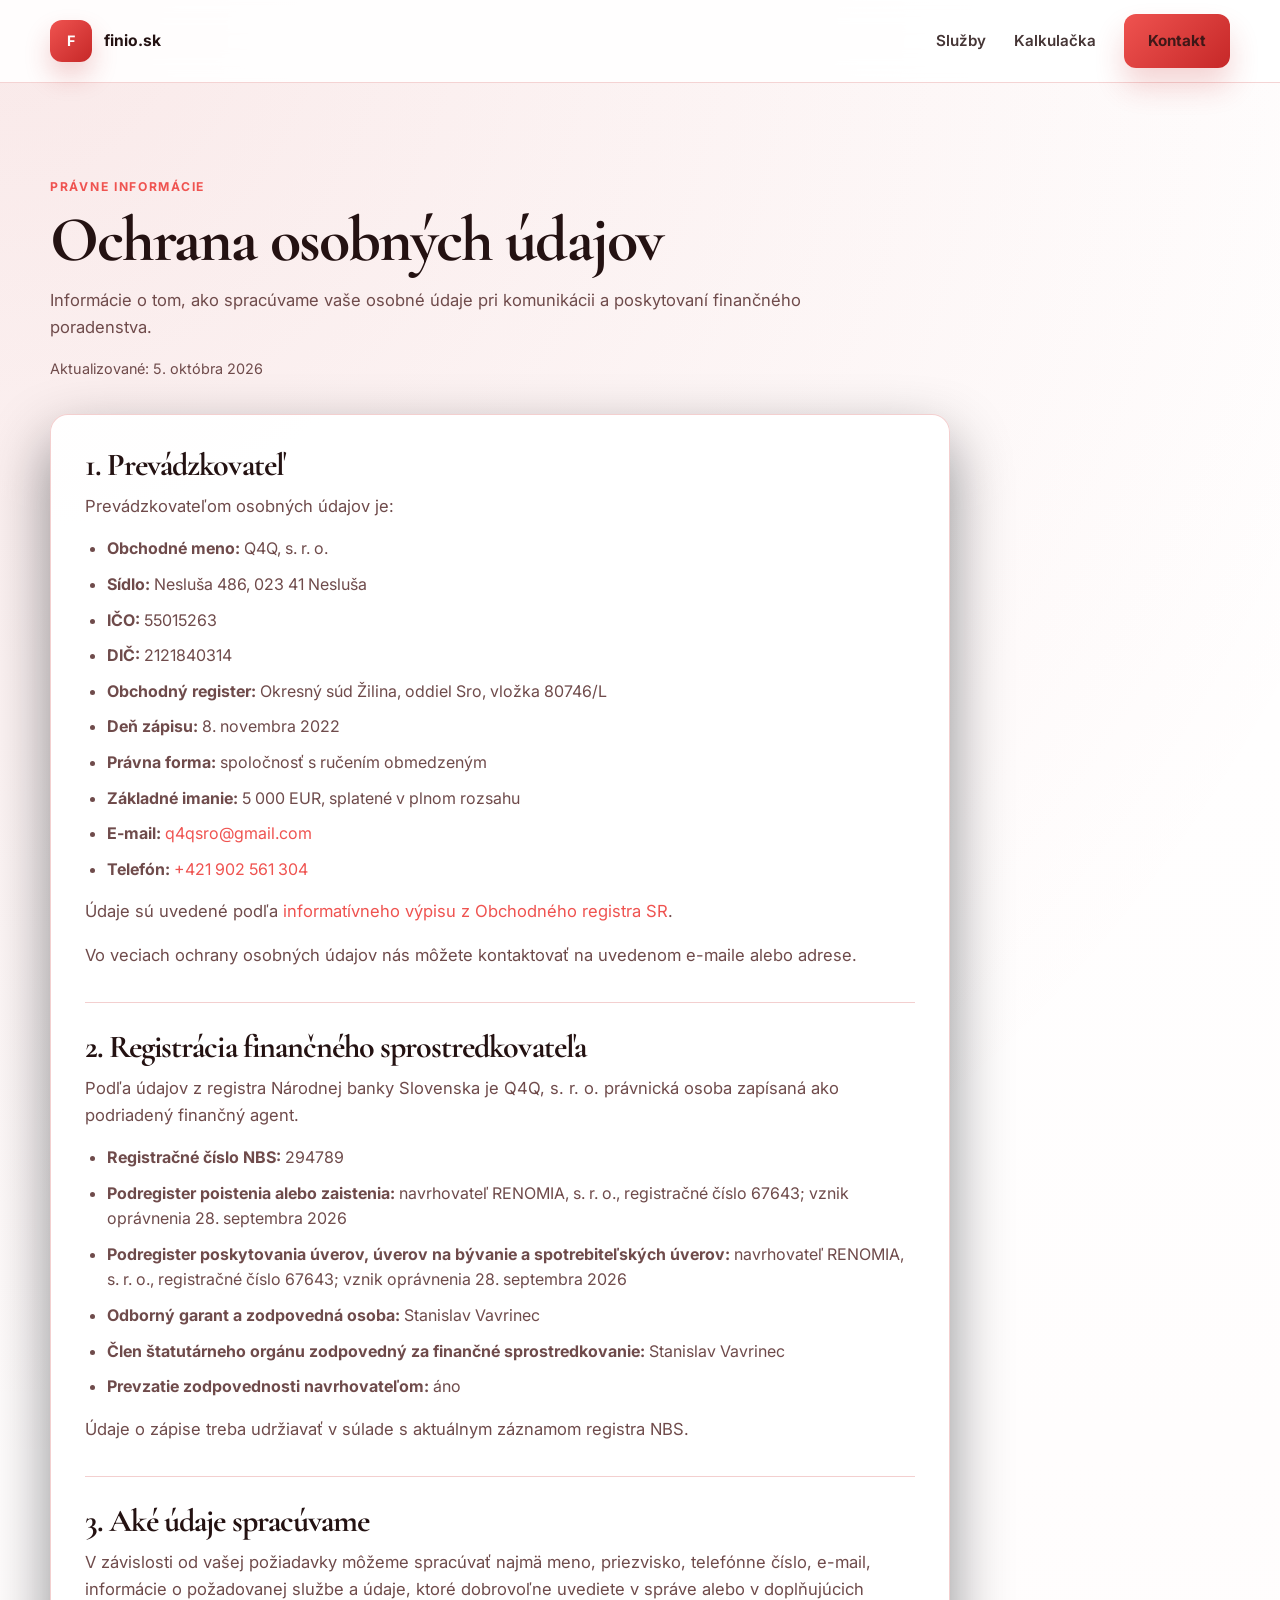
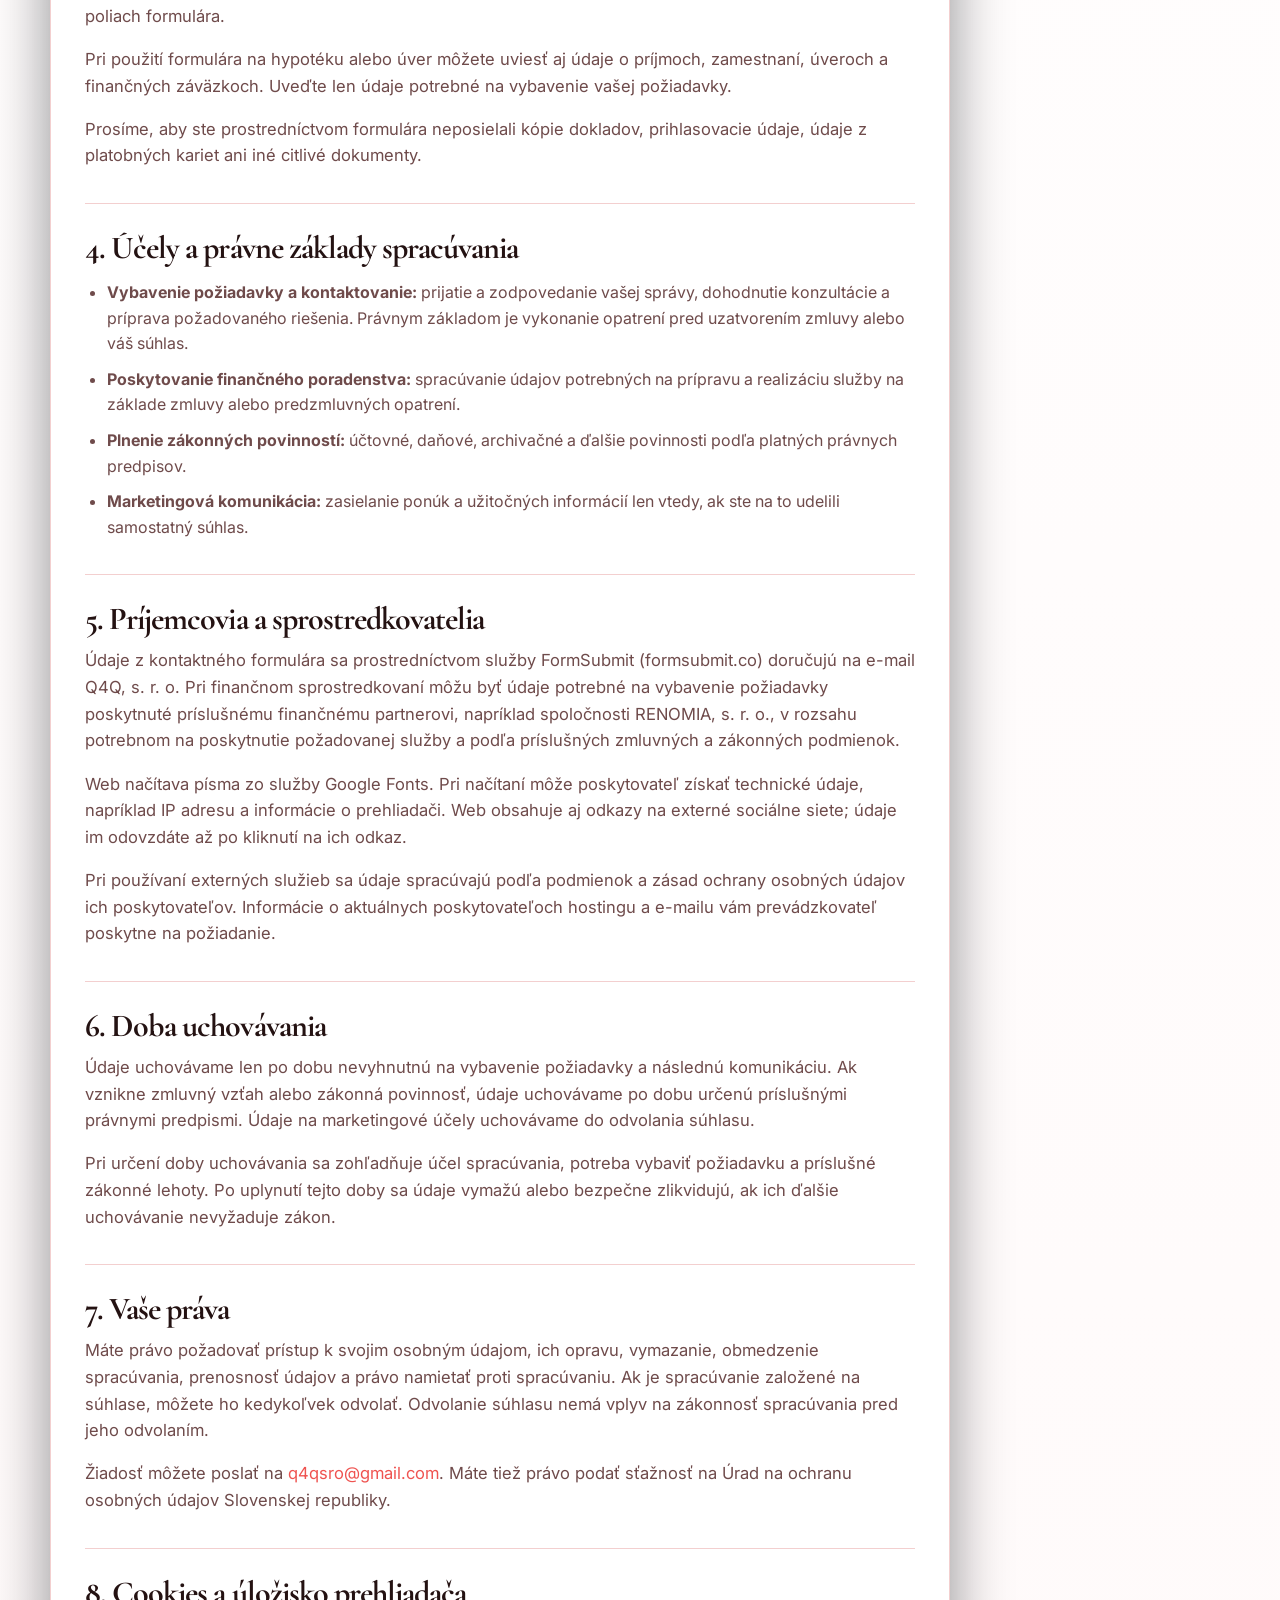
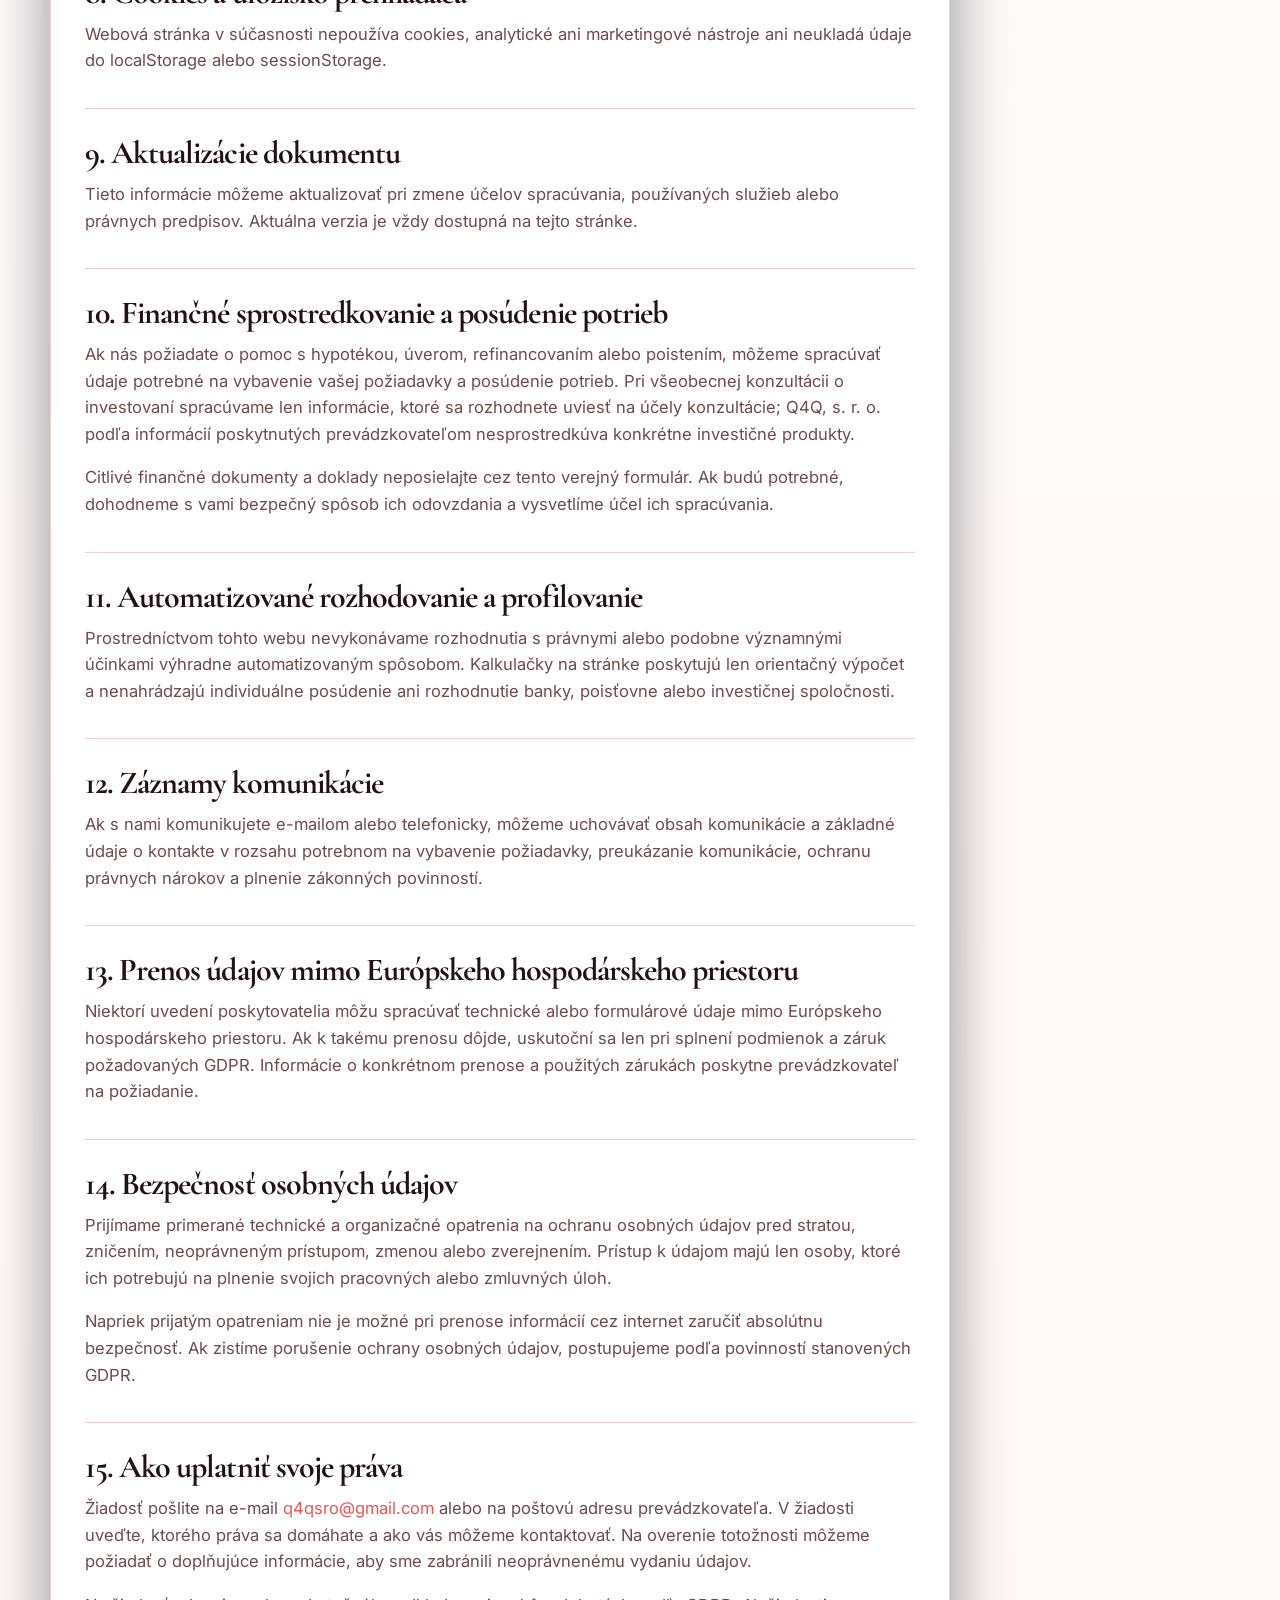
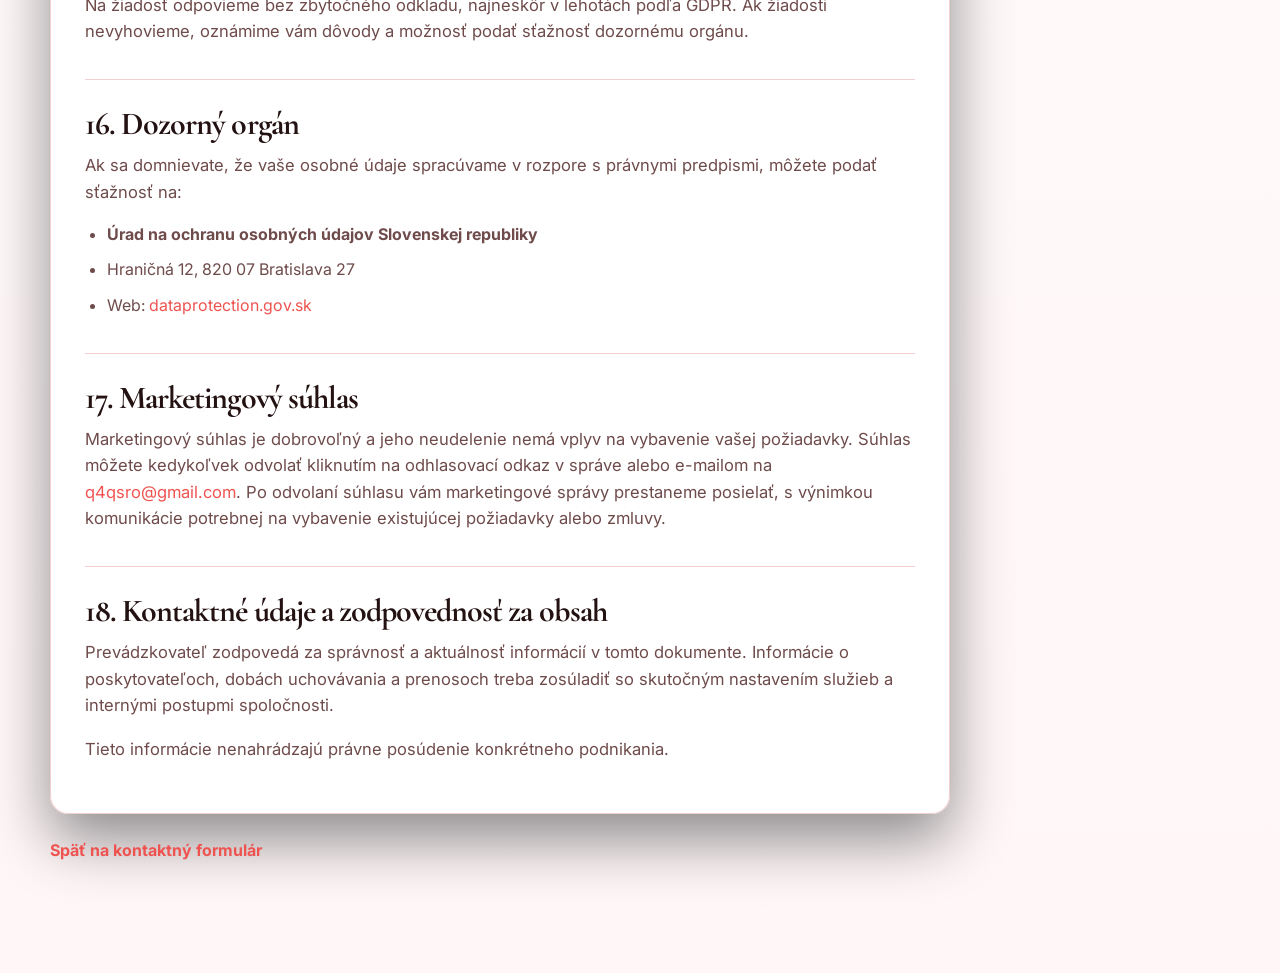
==== commit 53c5db20: "Add files via upload" ====
--- a/gdpr.html
+++ b/gdpr.html
@@ -105,8 +105,8 @@
           </section>
 
           <section>
-            <h2>8. Údaje ukladané v prehliadači</h2>
-            <p>Web môže používať localStorage na uloženie článkov blogu v prehliadači, ak nie je dostupný server, a sessionStorage na uchovanie stavu prihlásenia do administrácie počas relácie. Tieto mechanizmy sú úložiskom prehliadača, nie analytickými ani marketingovými cookies.</p>
+            <h2>8. Cookies a úložisko prehliadača</h2>
+            <p>Webová stránka v súčasnosti nepoužíva cookies, analytické ani marketingové nástroje ani neukladá údaje do localStorage alebo sessionStorage.</p>
           </section>
 
           <section>
--- a/styles.css
+++ b/styles.css
@@ -759,33 +759,6 @@
   cursor: pointer;
 }
 
-.admin-toggle {
-  position: fixed;
-  right: 16px;
-  bottom: 24px;
-  z-index: 50;
-  width: 32px;
-  height: 32px;
-  border: 1px solid rgba(198, 40, 40, 0.14);
-  background: #ffffff;
-  color: var(--primary);
-  border-radius: 50%;
-  cursor: pointer;
-  font-size: 0.75rem;
-  font-weight: 700;
-  letter-spacing: 0.08em;
-  opacity: 0.56;
-  transition: opacity 0.2s ease, transform 0.2s ease, border-color 0.2s ease;
-}
-
-.admin-toggle:hover,
-.admin-toggle:focus-visible {
-  opacity: 1;
-  border-color: rgba(198, 40, 40, 0.26);
-  transform: scale(1.04);
-}
-
-.admin-overlay,
 .article-modal {
   position: fixed;
   inset: 0;
@@ -801,7 +774,6 @@
   display: none !important;
 }
 
-.admin-modal,
 .article-modal-content {
   position: relative;
   width: min(760px, 100%);
@@ -811,11 +783,6 @@
   box-shadow: var(--shadow);
 }
 
-.admin-modal {
-  padding: 28px;
-}
-
-.admin-close,
 .article-close {
   position: absolute;
   top: 14px;
@@ -828,97 +795,6 @@
   color: var(--text);
   cursor: pointer;
   font-size: 1.5rem;
-}
-
-.admin-header-row {
-  display: flex;
-  justify-content: space-between;
-  gap: 12px;
-  align-items: center;
-  margin-bottom: 16px;
-}
-
-.admin-form {
-  display: grid;
-  gap: 14px;
-}
-
-.admin-form label {
-  display: grid;
-  gap: 8px;
-  color: var(--text);
-  font-weight: 600;
-}
-
-.admin-form input,
-.admin-form textarea {
-  width: 100%;
-  border: 1px solid rgba(198, 40, 40, 0.2);
-  background: rgba(255, 255, 255, 0.03);
-  color: var(--text);
-  border-radius: 12px;
-  padding: 0.9rem 1rem;
-}
-
-.admin-form-grid {
-  grid-template-columns: repeat(2, minmax(0, 1fr));
-}
-
-.full-width {
-  grid-column: 1 / -1;
-}
-
-.form-actions {
-  display: flex;
-  flex-wrap: wrap;
-  gap: 12px;
-}
-
-.admin-list-wrap {
-  margin-top: 24px;
-  border-top: 1px solid var(--border);
-  padding-top: 18px;
-}
-
-.admin-post-list {
-  display: grid;
-  gap: 10px;
-  margin-top: 12px;
-}
-
-.admin-post-item {
-  display: flex;
-  justify-content: space-between;
-  gap: 12px;
-  align-items: center;
-  background: rgba(255, 255, 255, 0.02);
-  border: 1px solid var(--border);
-  border-radius: 12px;
-  padding: 12px 14px;
-}
-
-.admin-post-item strong {
-  display: block;
-  color: var(--text);
-}
-
-.admin-post-item span {
-  color: var(--muted);
-  font-size: 0.82rem;
-}
-
-.admin-post-actions {
-  display: flex;
-  gap: 8px;
-}
-
-.admin-post-actions button {
-  border: 1px solid var(--border);
-  background: transparent;
-  padding: 0.45rem 0.7rem;
-  border-radius: 10px;
-  color: var(--text);
-  cursor: pointer;
 }
 
 .article-modal-content {
